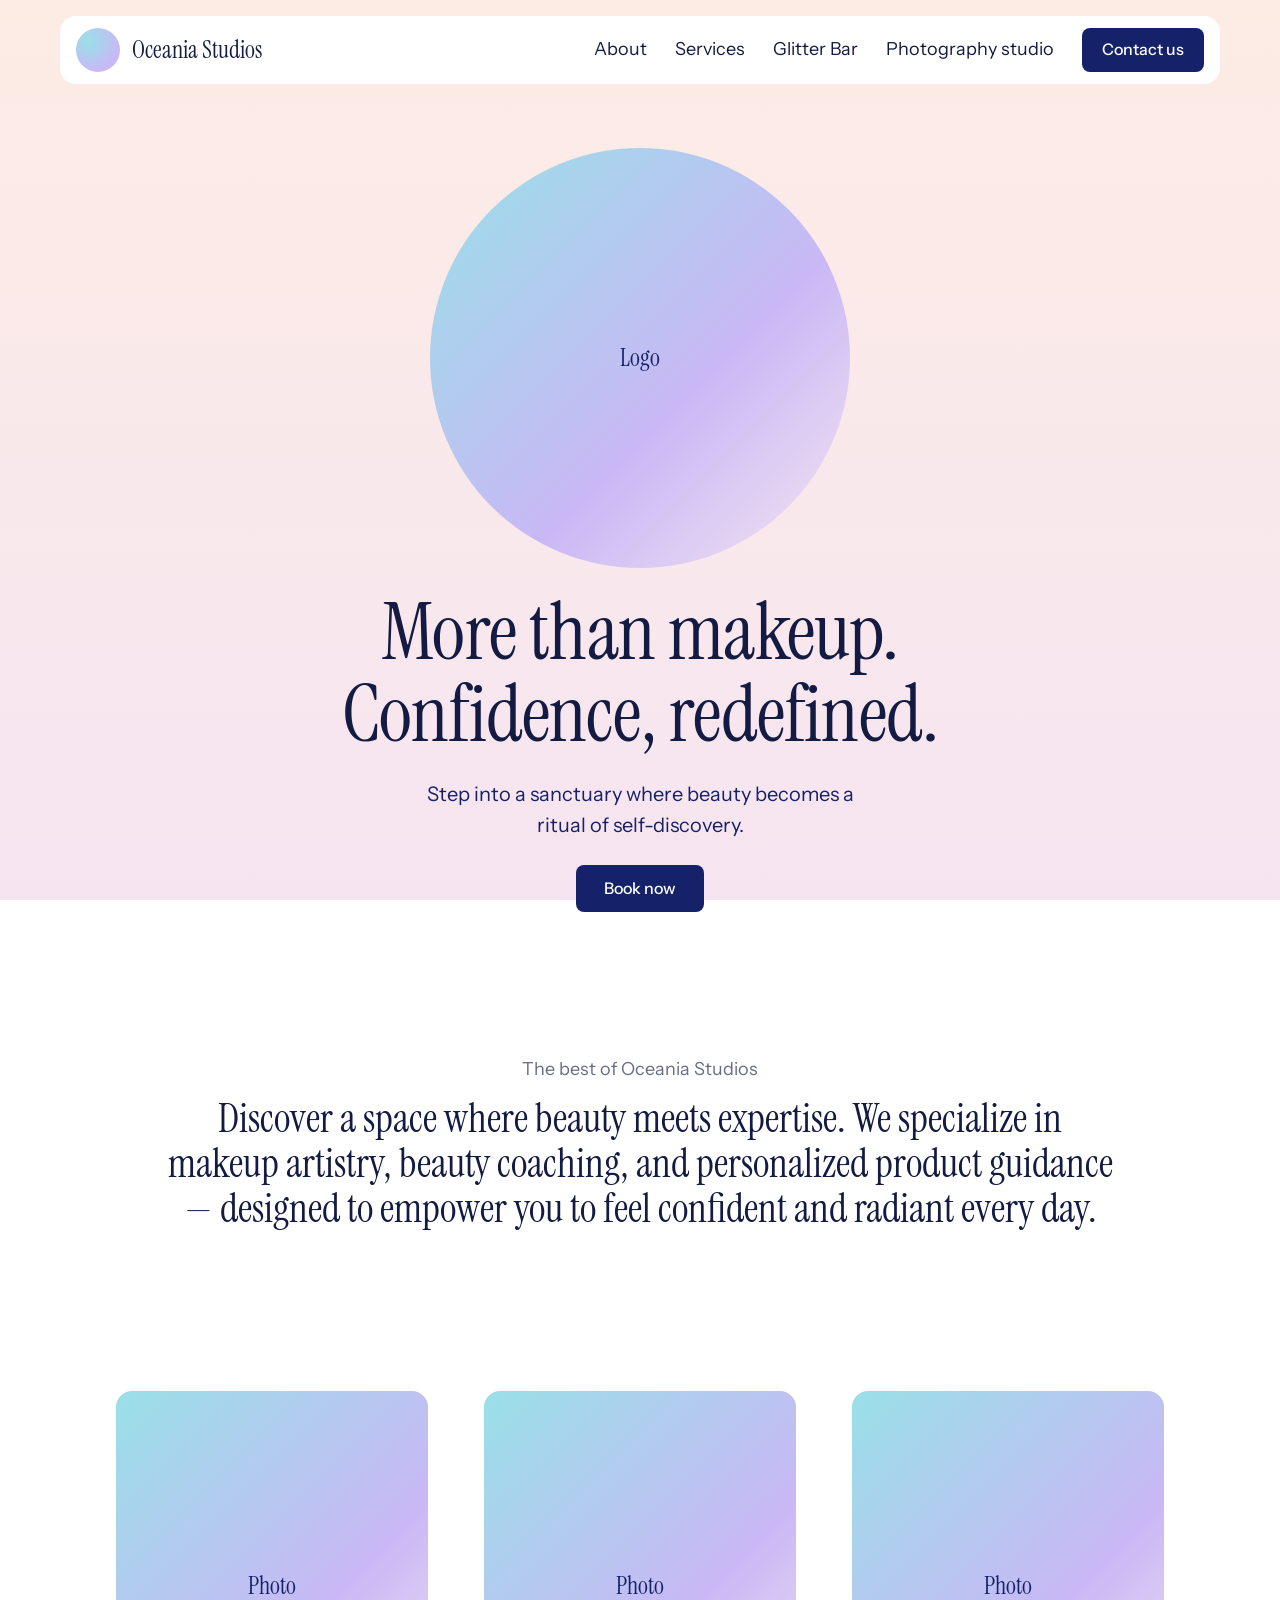
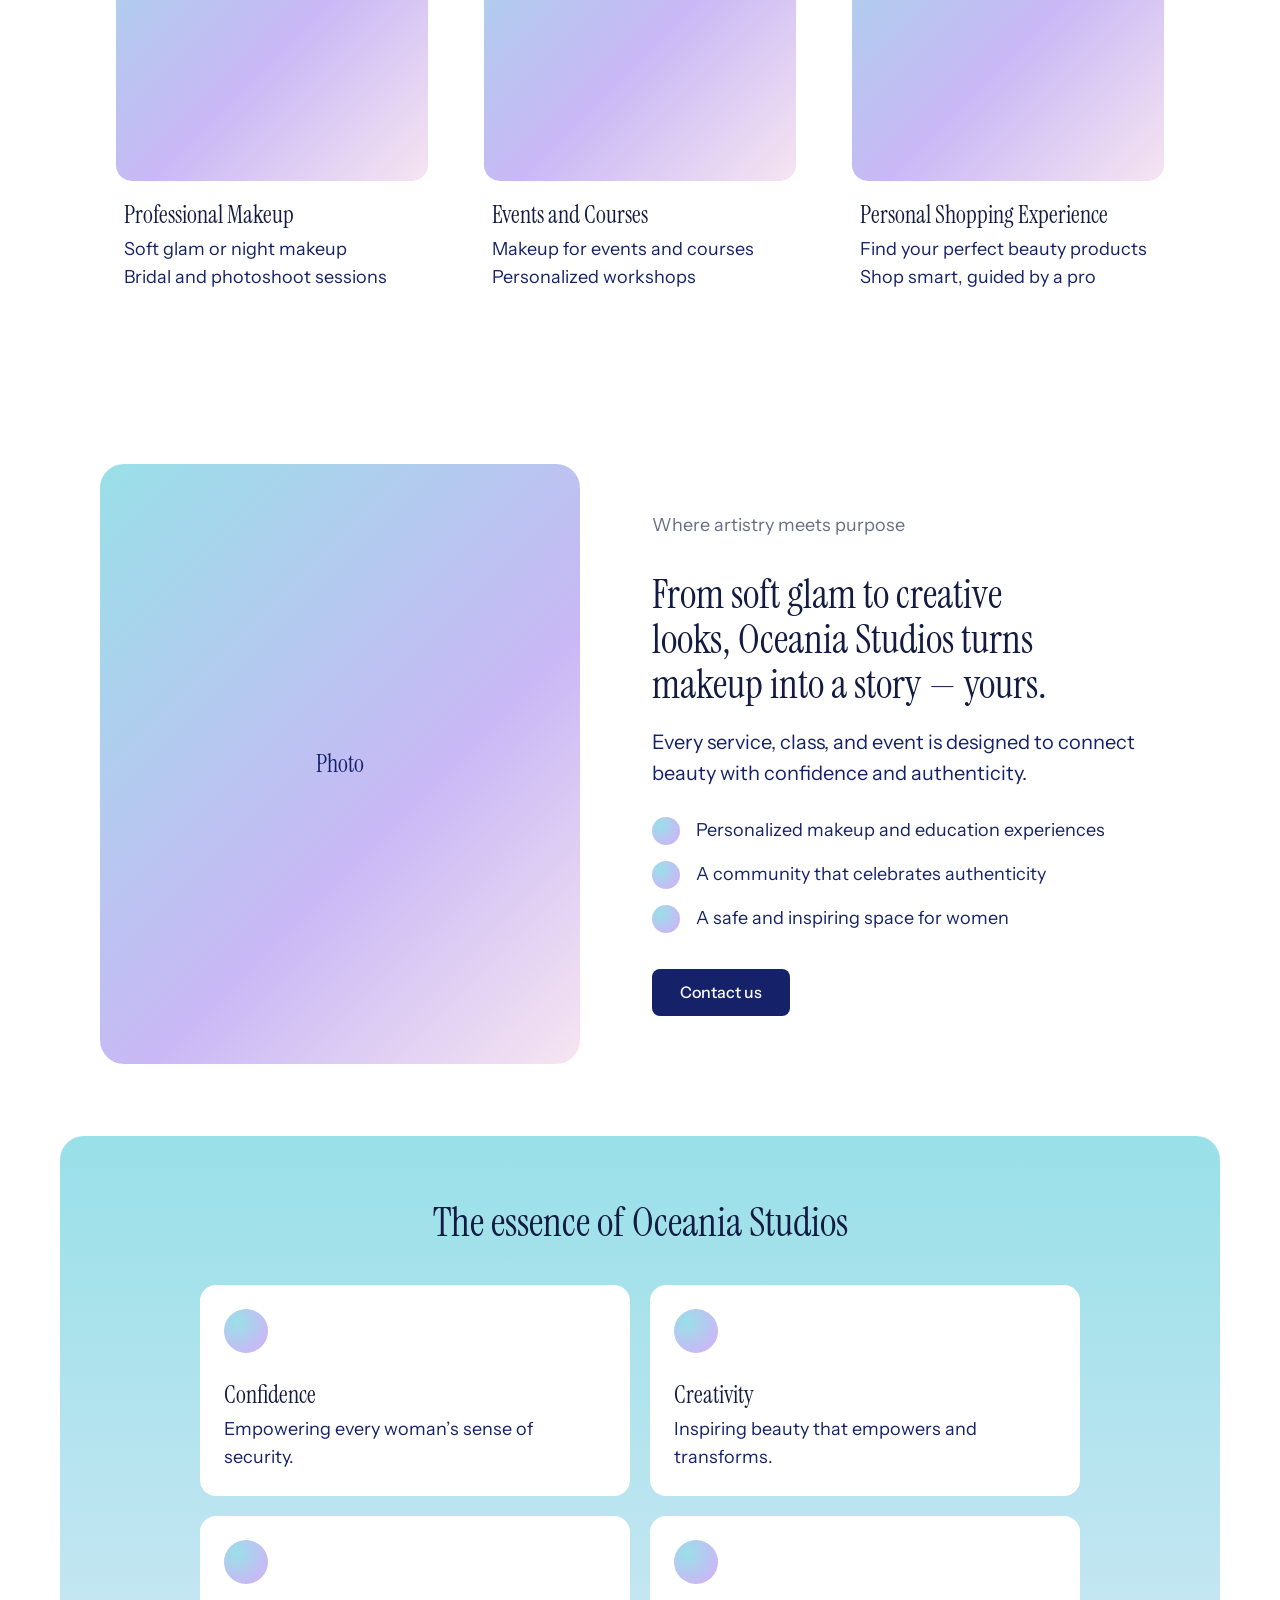
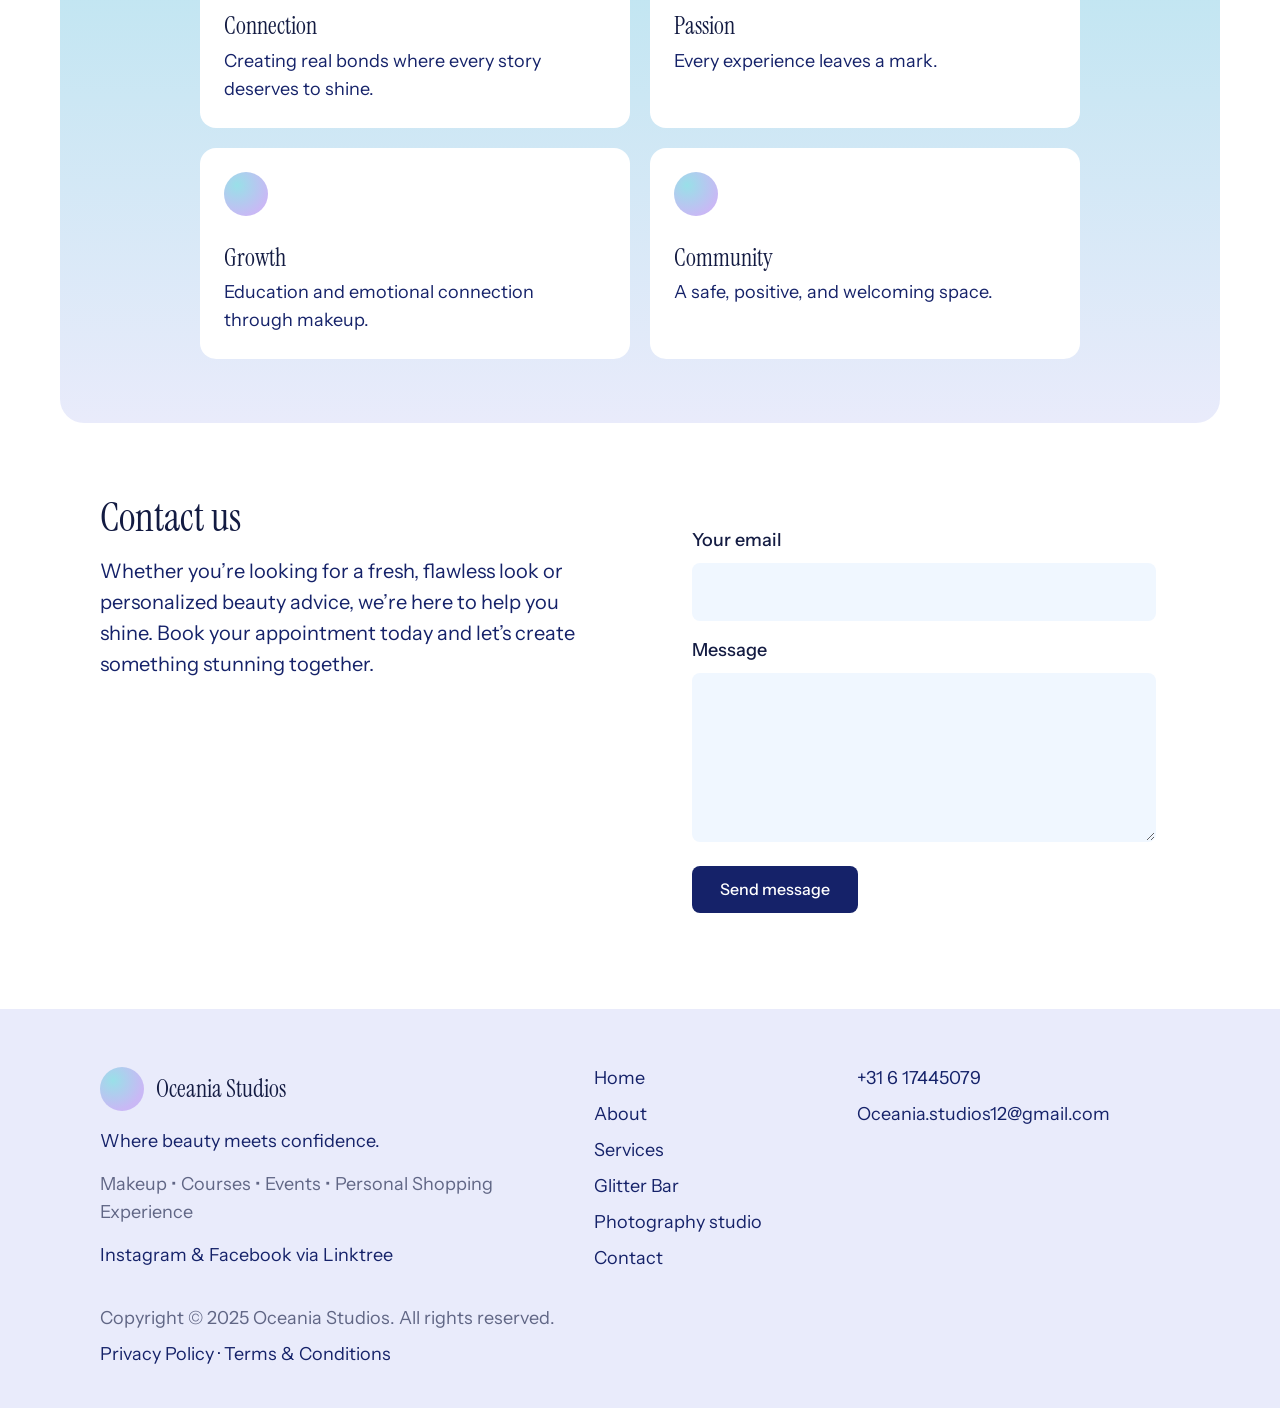
==== index.html @ 68b40352 "Oceania Studios website prototype Co-Authored-By: Claude Sonnet 5.5 <noreply@anthropic.com> Claude-S" ====
<!doctype html>
<html lang="en">
<head>
  <meta charset="utf-8">
  <meta name="viewport" content="width=device-width, initial-scale=1">
  <title>Oceanía Studios | Makeup, Beauty Coaching &amp; Events in Hilversum &amp; Amsterdam</title>
  <meta name="description" content="Oceanía Studios offers professional makeup services, beauty coaching, glitter bars for events, and personal shopping experiences. Helping you feel confident, radiant, and truly yourself.">
  <link rel="preconnect" href="https://fonts.googleapis.com">
  <link rel="preconnect" href="https://fonts.gstatic.com" crossorigin>
  <link href="https://fonts.googleapis.com/css2?family=Instrument+Sans:wght@400;500;600&family=Instrument+Serif:ital@0;1&display=swap" rel="stylesheet">
  <link rel="stylesheet" href="styles.css">
</head>
<body>

  <a class="skip" href="#main">Skip to content</a>
  <header class="site-header">
    <div class="bar">
      <a class="brand" href="index.html" aria-label="Oceania Studios, home">
        <span class="brand-mark" aria-hidden="true"></span>
        <span>Oceania Studios</span>
      </a>
      <button class="menu-toggle" type="button" aria-expanded="false" aria-controls="main-nav" aria-label="Open menu">
        <span></span><span></span><span></span>
      </button>
      <nav id="main-nav" class="main-nav" aria-label="Main">
        <ul>
          <li><a href="about.html">About</a></li><li><a href="services.html">Services</a></li><li><a href="glitter-bar.html">Glitter Bar</a></li><li><a href="photography-studio.html">Photography studio</a></li><li><a class="button button-small" href="contact.html">Contact us</a></li>
        </ul>
      </nav>
    </div>
  </header>

  <main id="main">

    <section class="hero">
      <div class="ph ph-hero" role="img" aria-label="Placeholder for the Oceania Studios logo" data-label="Logo"></div>
      <h1>More than makeup. Confidence, redefined.</h1>
      <p class="lead">Step into a sanctuary where beauty becomes a ritual of self-discovery.</p>
      <a class="button" href="https://linktr.ee/oceania.studios">Book now</a>
    </section>

    <section class="intro">
      <p class="kicker rv">The best of Oceania Studios</p>
      <h2 class="rv">Discover a space where beauty meets expertise. We specialize in makeup artistry, beauty coaching, and personalized product guidance — designed to empower you to feel confident and radiant every day.</h2>
    </section>

    <section class="services-cards" aria-label="Services">
      <article class="card rv">
        <div class="ph ph-card" role="img" aria-label="Placeholder: Photo" data-label="Photo"></div>
        <h3>Professional Makeup</h3>
        <p>Soft glam or night makeup</p>
        <p>Bridal and photoshoot sessions</p>
      </article>
      <article class="card rv" style="--i:1">
        <div class="ph ph-card" role="img" aria-label="Placeholder: Photo" data-label="Photo"></div>
        <h3>Events and Courses</h3>
        <p>Makeup for events and courses</p>
        <p>Personalized workshops</p>
      </article>
      <article class="card rv" style="--i:2">
        <div class="ph ph-card" role="img" aria-label="Placeholder: Photo" data-label="Photo"></div>
        <h3>Personal Shopping Experience</h3>
        <p>Find your perfect beauty products</p>
        <p>Shop smart, guided by a pro</p>
      </article>
    </section>

    <section class="split">
      <div class="ph ph-tall rv" role="img" aria-label="Placeholder: Photo" data-label="Photo"></div>
      <div class="split-copy">
        <p class="kicker rv">Where artistry meets purpose</p>
        <h2 class="rv">From soft glam to creative looks, Oceania Studios turns makeup into a story — yours.</h2>
        <p class="lead rv">Every service, class, and event is designed to connect beauty with confidence and authenticity.</p>
        <ul class="promises">
          <li class="rv"><span class="dot" aria-hidden="true"></span><span>Personalized makeup and education experiences</span></li>
          <li class="rv" style="--i:1"><span class="dot" aria-hidden="true"></span><span>A community that celebrates authenticity</span></li>
          <li class="rv" style="--i:2"><span class="dot" aria-hidden="true"></span><span>A safe and inspiring space for women</span></li>
        </ul>
        <a class="button rv" href="contact.html">Contact us</a>
      </div>
    </section>

    <section class="values panel">
      <h2 class="rv">The essence of Oceania Studios</h2>
      <ul class="values-grid">
        <li class="rv"><span class="dot dot-lg" aria-hidden="true"></span><h3>Confidence</h3><p>Empowering every woman’s sense of security.</p></li>
        <li class="rv" style="--i:1"><span class="dot dot-lg" aria-hidden="true"></span><h3>Creativity</h3><p>Inspiring beauty that empowers and transforms.</p></li>
        <li class="rv"><span class="dot dot-lg" aria-hidden="true"></span><h3>Connection</h3><p>Creating real bonds where every story deserves to shine.</p></li>
        <li class="rv" style="--i:1"><span class="dot dot-lg" aria-hidden="true"></span><h3>Passion</h3><p>Every experience leaves a mark.</p></li>
        <li class="rv"><span class="dot dot-lg" aria-hidden="true"></span><h3>Growth</h3><p>Education and emotional connection through makeup.</p></li>
        <li class="rv" style="--i:1"><span class="dot dot-lg" aria-hidden="true"></span><h3>Community</h3><p>A safe, positive, and welcoming space.</p></li>
      </ul>
    </section>

    <section class="contact" id="contact">
      <div class="contact-copy">
        <h2 class="rv">Contact us</h2>
        <p class="lead rv">Whether you’re looking for a fresh, flawless look or personalized beauty advice, we’re here to help you shine. Book your appointment today and let’s create something stunning together.</p>
      </div>
      <!-- TODO before launch: replace the action with a real form endpoint (Formspree, Web3Forms...). -->
      <form class="contact-form rv" action="https://formspree.io/f/REPLACE_ME" method="post">
        <label for="email">Your email</label>
        <input id="email" name="email" type="email" autocomplete="email" required>
        <label for="message">Message</label>
        <textarea id="message" name="message" rows="5" required></textarea>
        <button class="button" type="submit">Send message</button>
      </form>
    </section>
  </main>

  <footer class="site-footer">
    <div class="footer-brand">
      <a class="brand" href="index.html">
        <span class="brand-mark" aria-hidden="true"></span>
        <span>Oceania Studios</span>
      </a>
      <p>Where beauty meets confidence.</p>
      <p class="muted">Makeup • Courses • Events • Personal Shopping Experience</p>
      <!-- TODO: replace with her real Instagram and Facebook profile URLs -->
      <p class="social"><a href="https://linktr.ee/oceania.studios">Instagram &amp; Facebook via Linktree</a></p>
    </div>
    <nav class="footer-nav" aria-label="Footer">
      <ul>
        <li><a href="index.html">Home</a></li>
        <li><a href="about.html">About</a></li>
        <li><a href="services.html">Services</a></li>
        <li><a href="glitter-bar.html">Glitter Bar</a></li>
        <li><a href="photography-studio.html">Photography studio</a></li>
        <li><a href="contact.html">Contact</a></li>
      </ul>
    </nav>
    <div class="footer-contact">
      <p><a href="tel:+31617445079">+31 6 17445079</a></p>
      <p><a href="mailto:Oceania.studios12@gmail.com">Oceania.studios12@gmail.com</a></p>
    </div>
    <div class="footer-legal">
      <p class="muted">Copyright © 2025 Oceania Studios. All rights reserved.</p>
      <p><a href="privacy-policy.html">Privacy Policy</a> · <a href="terms-conditions.html">Terms &amp; Conditions</a></p>
    </div>
  </footer>

  <script src="script.js"></script>
</body>
</html>
---- styles.css ----
/* Oceania Studios — home page
   Palette and type taken from the current site:
   Instrument Serif for headings, Instrument Sans for text, navy ink on a soft peach-to-pink wash. */

:root {
  --ink: #131b42;
  --navy: #152269;
  --navy-soft: rgba(19, 27, 66, 0.64);
  --lavender: #e9ebfb;
  --peach: #fdece4;
  --pink: #f6e5f1;
  --white: #ffffff;
  --turquoise: #4bb1bd;
  --aqua: #99e0e8;
  --periwinkle: #6877e3;

  --serif: "Instrument Serif", Georgia, "Times New Roman", serif;
  --sans: "Instrument Sans", system-ui, -apple-system, "Segoe UI", Roboto, sans-serif;

  --gutter: 24px;
  --max: 1160px;
  --radius: 8px;
  --radius-lg: 24px;
}

*,
*::before,
*::after { box-sizing: border-box; }

html { scroll-behavior: smooth; -webkit-text-size-adjust: 100%; }

body {
  margin: 0;
  font-family: var(--sans);
  font-size: 1.125rem;
  line-height: 1.55;
  color: var(--navy);
  background: linear-gradient(180deg, var(--peach) 0%, var(--pink) 100%) fixed;
  min-height: 100vh;
}

img { display: block; max-width: 100%; height: auto; }

h1, h2, h3 {
  font-family: var(--serif);
  font-weight: 400;
  color: var(--ink);
  margin: 0;
  text-wrap: balance;
}

h1 { font-size: clamp(2.5rem, 7vw, 5rem); line-height: 1.02; letter-spacing: -0.01em; }
h2 { font-size: clamp(1.75rem, 4vw, 2.5rem); line-height: 1.12; }
h3 { font-size: 1.5rem; line-height: 1.15; }

p { margin: 0; }

a { color: inherit; }

:focus-visible {
  outline: 3px solid var(--periwinkle);
  outline-offset: 3px;
  border-radius: 4px;
}

.lead { font-size: 1.25rem; max-width: 52ch; }
.kicker { color: var(--navy-soft); margin-bottom: 12px; }
.muted { color: var(--navy-soft); }

/* Buttons */
.button {
  display: inline-block;
  padding: 14px 28px;
  border: 0;
  border-radius: var(--radius);
  background: var(--navy);
  color: var(--white);
  font: 500 1rem/1 var(--sans);
  text-decoration: none;
  cursor: pointer;
  transition: background-color 0.2s ease;
}
.button:hover { background: var(--ink); }
.button-small { padding: 12px 20px; }

/* Header */
.site-header {
  position: sticky;
  top: 0;
  z-index: 10;
  padding: 16px var(--gutter) 0;
}

.bar {
  position: relative;
  max-width: var(--max);
  margin: 0 auto;
  display: flex;
  align-items: center;
  justify-content: space-between;
  gap: 16px;
  padding: 12px 16px;
  background: var(--white);
  border-radius: 16px;
}

.brand {
  display: inline-flex;
  align-items: center;
  gap: 12px;
  text-decoration: none;
  font-family: var(--serif);
  font-size: 1.5rem;
  color: var(--ink);
}
.brand-mark {
  width: 44px;
  height: 44px;
  flex: none;
  border-radius: 50%;
  background: radial-gradient(circle at 30% 30%, var(--aqua), #c9b8f5 70%);
}

/* Placeholders (swap for real photos before launch) */
.ph {
  display: grid;
  place-items: center;
  width: 100%;
  border-radius: 16px;
  background: linear-gradient(135deg, var(--aqua) 0%, #c9b8f5 60%, #f6e5f1 100%);
  color: var(--navy);
  font-family: var(--serif);
  font-size: 1.5rem;
}
.ph::after { content: attr(data-label); }
.ph-hero { width: min(100%, 420px); aspect-ratio: 1; border-radius: 50%; }
.ph-card { aspect-ratio: 4 / 5; margin-bottom: 20px; }
.ph-tall { aspect-ratio: 4 / 5; border-radius: var(--radius-lg); }

.dot {
  display: block;
  width: 28px;
  height: 28px;
  flex: none;
  border-radius: 50%;
  background: radial-gradient(circle at 30% 30%, var(--aqua), #c9b8f5 75%);
}
.dot-lg { width: 44px; height: 44px; }

.menu-toggle {
  display: grid;
  place-content: center;
  gap: 7px;
  width: 72px;
  height: 72px;
  padding: 0;
  background: transparent;
  border: 1px solid var(--navy);
  border-radius: var(--radius);
  cursor: pointer;
}
.menu-toggle span {
  display: block;
  width: 40px;
  height: 2px;
  background: var(--navy);
  transition: transform 0.2s ease, opacity 0.2s ease;
}
.menu-toggle[aria-expanded="true"] span:nth-child(1) { transform: translateY(9px) rotate(45deg); }
.menu-toggle[aria-expanded="true"] span:nth-child(2) { opacity: 0; }
.menu-toggle[aria-expanded="true"] span:nth-child(3) { transform: translateY(-9px) rotate(-45deg); }

.main-nav {
  display: none;
  position: absolute;
  top: calc(100% + 8px);
  left: 0;
  right: 0;
  padding: 16px;
  background: var(--white);
  border-radius: 16px;
  box-shadow: 0 12px 32px rgba(19, 27, 66, 0.12);
}
.main-nav.is-open { display: block; }
.main-nav ul { list-style: none; margin: 0; padding: 0; display: grid; gap: 4px; }
.main-nav a:not(.button) {
  display: block;
  padding: 12px 8px;
  text-decoration: none;
  color: var(--ink);
}
.main-nav a:not(.button):hover { text-decoration: underline; text-underline-offset: 4px; }
.main-nav .button { margin-top: 8px; text-align: center; width: 100%; }

/* Sections share the same container */
main > section {
  max-width: var(--max);
  margin: 0 auto;
  padding: 72px var(--gutter);
}

/* Hero */
.hero {
  display: grid;
  justify-items: center;
  text-align: center;
  gap: 24px;
  padding-top: 40px;
}
.hero .lead { max-width: 36ch; }

/* Intro */
.intro { text-align: center; }
.intro h2 { max-width: 30em; margin: 0 auto; }

/* Services */
.services-cards {
  display: grid;
  gap: 24px;
}
.card {
  background: var(--white);
  border-radius: var(--radius-lg);
  padding: 16px 16px 28px;
}
.card h3 { margin-bottom: 8px; padding: 0 8px; }
.card p { padding: 0 8px; color: var(--navy); }

/* Purpose */
.split {
  display: grid;
  gap: 40px;
  align-items: center;
}
.split-copy { display: grid; gap: 20px; justify-items: start; }
.promises { list-style: none; margin: 8px 0; padding: 0; display: grid; gap: 16px; }
.promises li { display: flex; align-items: center; gap: 16px; }

/* Values: same look as the current site, cards rise in as they enter the screen */
main > .panel {
  background: linear-gradient(180deg, var(--aqua) 0%, var(--lavender) 100%);
  border-radius: var(--radius-lg);
  padding-top: 64px;
  padding-bottom: 64px;
}
.values h2 { text-align: center; margin-bottom: 40px; }
.values-grid {
  list-style: none;
  margin: 0 auto;
  padding: 0;
  max-width: 880px;
  display: grid;
  grid-template-columns: minmax(0, 1fr);
  gap: 20px;
}
.values-grid li {
  display: grid;
  gap: 8px;
  align-content: start;
  padding: 24px;
  background: var(--white);
  border-radius: 16px;
}
.values-grid li .dot { margin-bottom: 20px; }

/* Motion: rise-and-fade on scroll, photos grow in, button label rolls on hover */
.rv {
  opacity: 0;
  transform: translateY(30px);
  transition: opacity 0.6s ease, transform 0.6s ease;
  transition-delay: calc(var(--i, 0) * 100ms);
}
.rv.ph { transform: scale(0.9); }
.rv.ph.is-in { transform: none; }
.rv.is-in { opacity: 1; transform: none; }

.roll {
  display: inline-block;
  height: 1.2em;
  line-height: 1.2;
  overflow: hidden;
  vertical-align: bottom;
}
.roll > span { display: block; transition: transform 0.3s ease; }
.button:hover .roll > span,
.button:focus-visible .roll > span { transform: translateY(-100%); }

/* Contact */
.contact {
  display: grid;
  gap: 32px;
}
.contact-copy { display: grid; gap: 16px; align-content: start; }
.contact-form {
  display: grid;
  gap: 8px;
  padding: 24px;
  background: var(--white);
  border-radius: var(--radius-lg);
}
.contact-form label { font-weight: 500; color: var(--ink); margin-top: 8px; }
.contact-form input,
.contact-form textarea {
  width: 100%;
  padding: 14px 16px;
  font: inherit;
  color: var(--ink);
  background: #f0f7ff;
  border: 1px solid transparent;
  border-radius: var(--radius);
}
.contact-form input:focus,
.contact-form textarea:focus { border-color: var(--periwinkle); outline: none; box-shadow: 0 0 0 3px rgba(104, 119, 227, 0.25); }
.contact-form textarea { resize: vertical; }
.contact-form .button { margin-top: 16px; justify-self: start; }

/* Footer */
.site-footer {
  background: var(--lavender);
  padding: 56px max(var(--gutter), calc((100% - var(--max)) / 2 + var(--gutter))) 40px;
  display: grid;
  gap: 32px;
}
.site-footer p + p { margin-top: 8px; }
.site-footer ul { list-style: none; margin: 0; padding: 0; display: grid; gap: 8px; }
.site-footer a { text-decoration: none; }
.site-footer a:hover { text-decoration: underline; text-underline-offset: 4px; }
.footer-brand { display: grid; gap: 4px; }
.footer-brand .brand { margin-bottom: 12px; }

/* Tablet and up */
@media (min-width: 760px) {
  :root { --gutter: 40px; }

  .services-cards { grid-template-columns: repeat(3, 1fr); }
  .services-cards.two { grid-template-columns: repeat(2, 1fr); }
  .values-grid { grid-template-columns: repeat(2, minmax(0, 1fr)); }
  .contact { grid-template-columns: 1fr 1fr; gap: 56px; }

  .site-footer {
    grid-template-columns: 2fr 1fr 1.4fr;
  }
  .footer-legal { grid-column: 1 / -1; }
}

/* Desktop: inline navigation */
@media (min-width: 980px) {
  .menu-toggle { display: none; }

  .main-nav {
    display: block;
    position: static;
    padding: 0;
    background: transparent;
    box-shadow: none;
  }
  .main-nav ul { display: flex; align-items: center; gap: 28px; }
  .main-nav a:not(.button) { padding: 8px 0; }
  .main-nav .button { margin: 0; width: auto; }

  .split { grid-template-columns: 1fr 1.1fr; gap: 72px; }
  .hero { padding-top: 64px; }
}

@media (prefers-reduced-motion: reduce) {
  html { scroll-behavior: auto; }
  * { transition: none !important; }
}

/* ---------- Multi-page additions ---------- */
.skip { position: absolute; left: -999px; top: 8px; background: var(--navy); color: #fff; padding: 10px 16px; border-radius: 8px; z-index: 20; }
.skip:focus { left: 8px; }
.main-nav a[aria-current="page"]:not(.button) { text-decoration: underline; text-underline-offset: 6px; }

.hero > * { animation: rise .7s ease both; }
.hero > :nth-child(2) { animation-delay: .1s; }
.hero > :nth-child(3) { animation-delay: .2s; }
.hero > :nth-child(4) { animation-delay: .3s; }
@keyframes rise { from { opacity: 0; transform: translateY(24px); } to { opacity: 1; transform: none; } }

.page-hero { text-align: center; display: grid; justify-items: center; gap: 20px; padding-top: 56px; padding-bottom: 24px; }
.page-hero .kicker { margin: 0; }
.page-hero .lead { max-width: 46ch; }

.ph-avatar { width: 48px; border-radius: 50%; aspect-ratio: 1; font-size: 0; flex: none; }
.ph-avatar::after { content: ""; }
.ph-video { aspect-ratio: 16 / 9; border-radius: var(--radius-lg); }
.ph-map { aspect-ratio: 4 / 3; border-radius: var(--radius-lg); }

.split-copy .button { margin-top: 8px; }
.service-row h2 { max-width: 14em; }

.panel h2 { text-align: center; margin-bottom: 40px; }
.included { list-style: none; margin: 0 auto; padding: 0; max-width: 880px; display: grid; gap: 14px; }
.included li { display: flex; align-items: center; gap: 16px; background: var(--white); padding: 16px 20px; border-radius: 16px; }

.journey h2 { max-width: 20em; margin-bottom: 40px; }
.journey .kicker { margin-bottom: 12px; }
.timeline { list-style: none; margin: 0; padding: 0; display: grid; gap: 24px; }
.timeline li { background: var(--white); border-radius: var(--radius-lg); padding: 16px 16px 28px; }
.timeline h3 { margin-bottom: 8px; padding: 0 8px; }
.timeline p { padding: 0 8px; }
.timeline .ph { aspect-ratio: 4 / 3; margin-bottom: 20px; }

.gallery h2, .testimonials h2, .faq h2 { text-align: center; margin-bottom: 40px; }
.gallery-grid { list-style: none; margin: 0; padding: 0; display: grid; grid-template-columns: repeat(2, 1fr); gap: 12px; }
.gallery-grid .ph { border-radius: 16px; }

.quote-grid { display: grid; gap: 20px; }
.quote { margin: 0; background: var(--white); border-radius: var(--radius-lg); padding: 28px; display: grid; gap: 20px; align-content: space-between; }
.quote blockquote { margin: 0; font-family: var(--serif); font-size: 1.5rem; line-height: 1.25; color: var(--ink); }
.quote figcaption { display: flex; align-items: center; gap: 12px; color: var(--navy-soft); }

.stats { display: grid; grid-template-columns: repeat(2, 1fr); gap: 20px; text-align: center; }
.stat strong { display: block; font-family: var(--serif); font-weight: 400; font-size: clamp(2.5rem, 7vw, 4rem); color: var(--ink); line-height: 1; }
.stat span { color: var(--navy-soft); }

.cta { text-align: center; display: grid; justify-items: center; gap: 20px; }
.cta .lead { max-width: 40ch; }

.faq { max-width: 820px !important; }
.faq details { background: var(--white); border-radius: 16px; padding: 4px 20px; margin-bottom: 12px; }
.faq summary { cursor: pointer; padding: 16px 0; font-weight: 500; color: var(--ink); }
.faq details p { padding-bottom: 16px; }

.contact-form h2 { font-size: 1.75rem; }
.small { font-size: .95rem; margin-top: 8px; }

.legal { max-width: 760px !important; }
.legal h1 { font-size: clamp(2.25rem, 6vw, 3.5rem); margin-bottom: 16px; }
.legal h2 { font-size: 1.5rem; margin: 32px 0 8px; }
.legal p + p { margin-top: 12px; }

@media (min-width: 760px) {
  .gallery-grid { grid-template-columns: repeat(3, 1fr); gap: 16px; }
  .quote-grid { grid-template-columns: repeat(3, 1fr); }
  .stats { grid-template-columns: repeat(4, 1fr); }
  .included { grid-template-columns: repeat(2, 1fr); }
  .timeline { grid-template-columns: repeat(3, 1fr); }
}
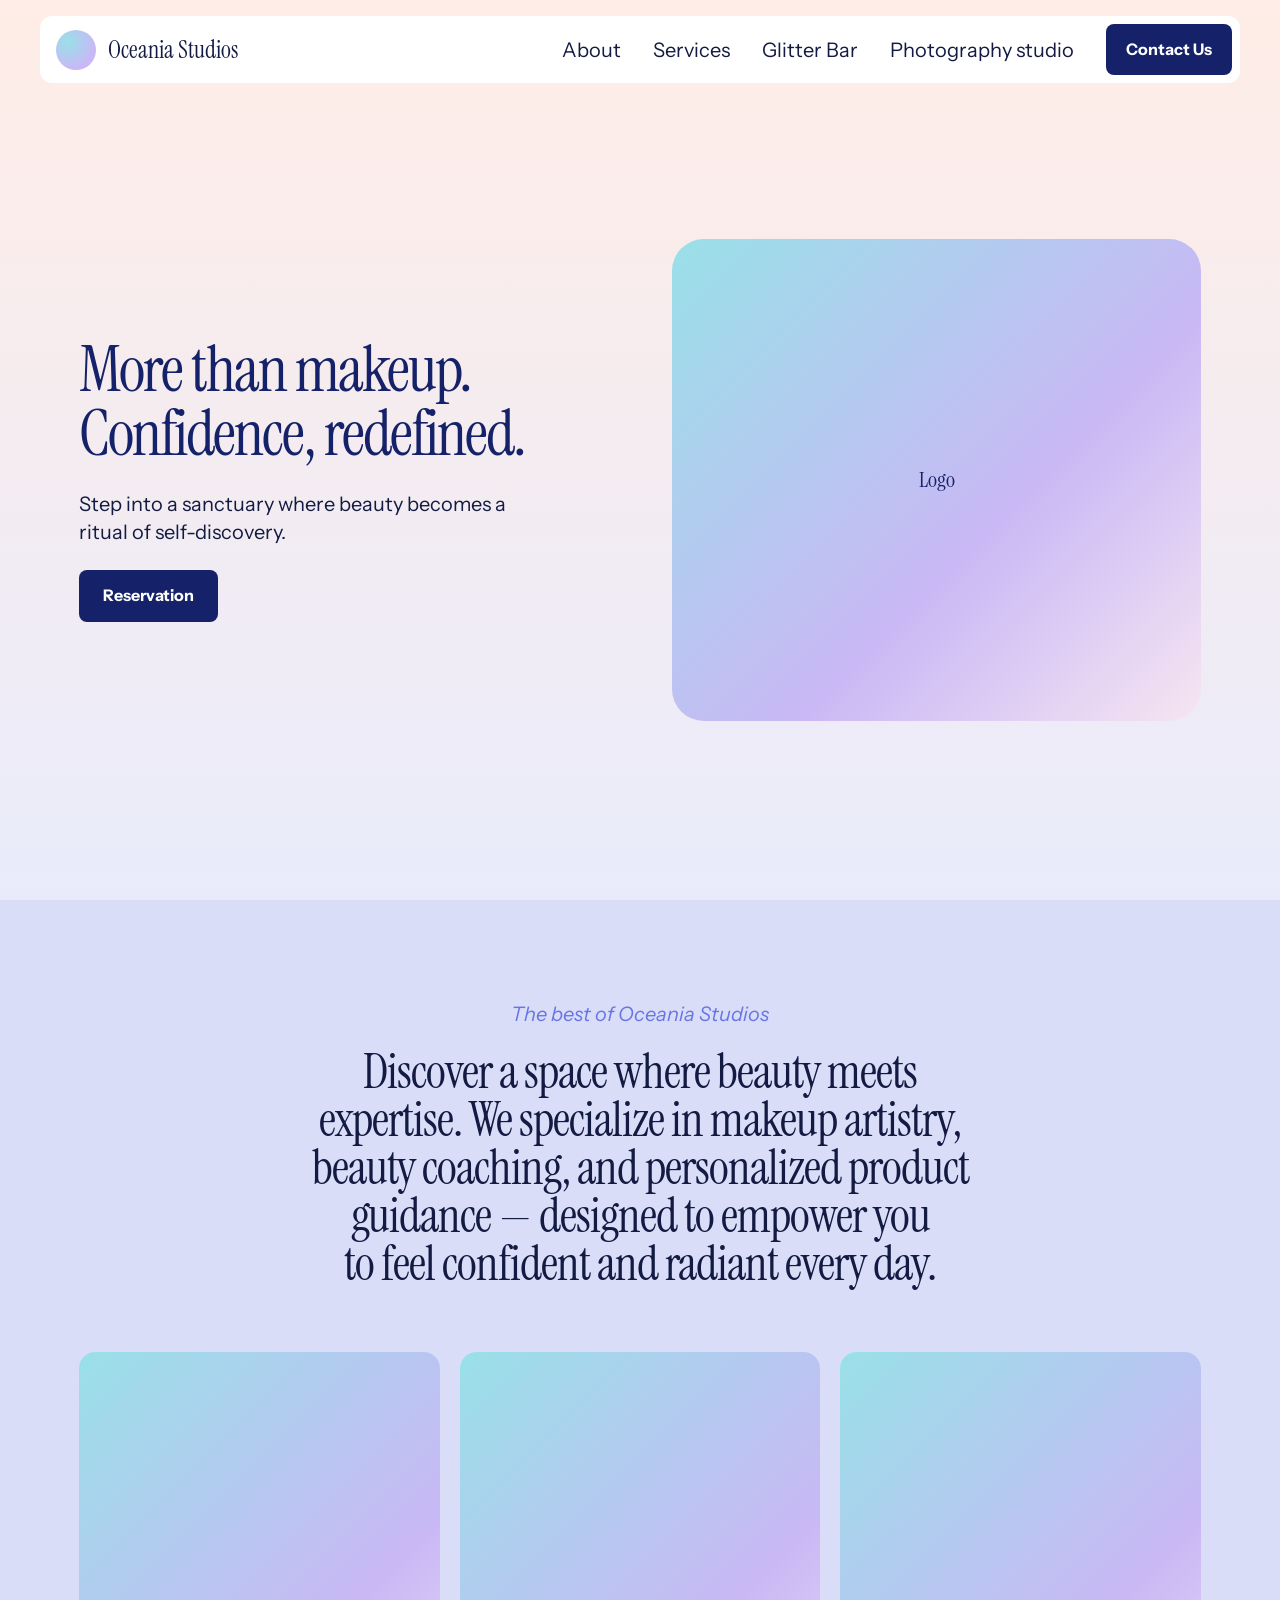
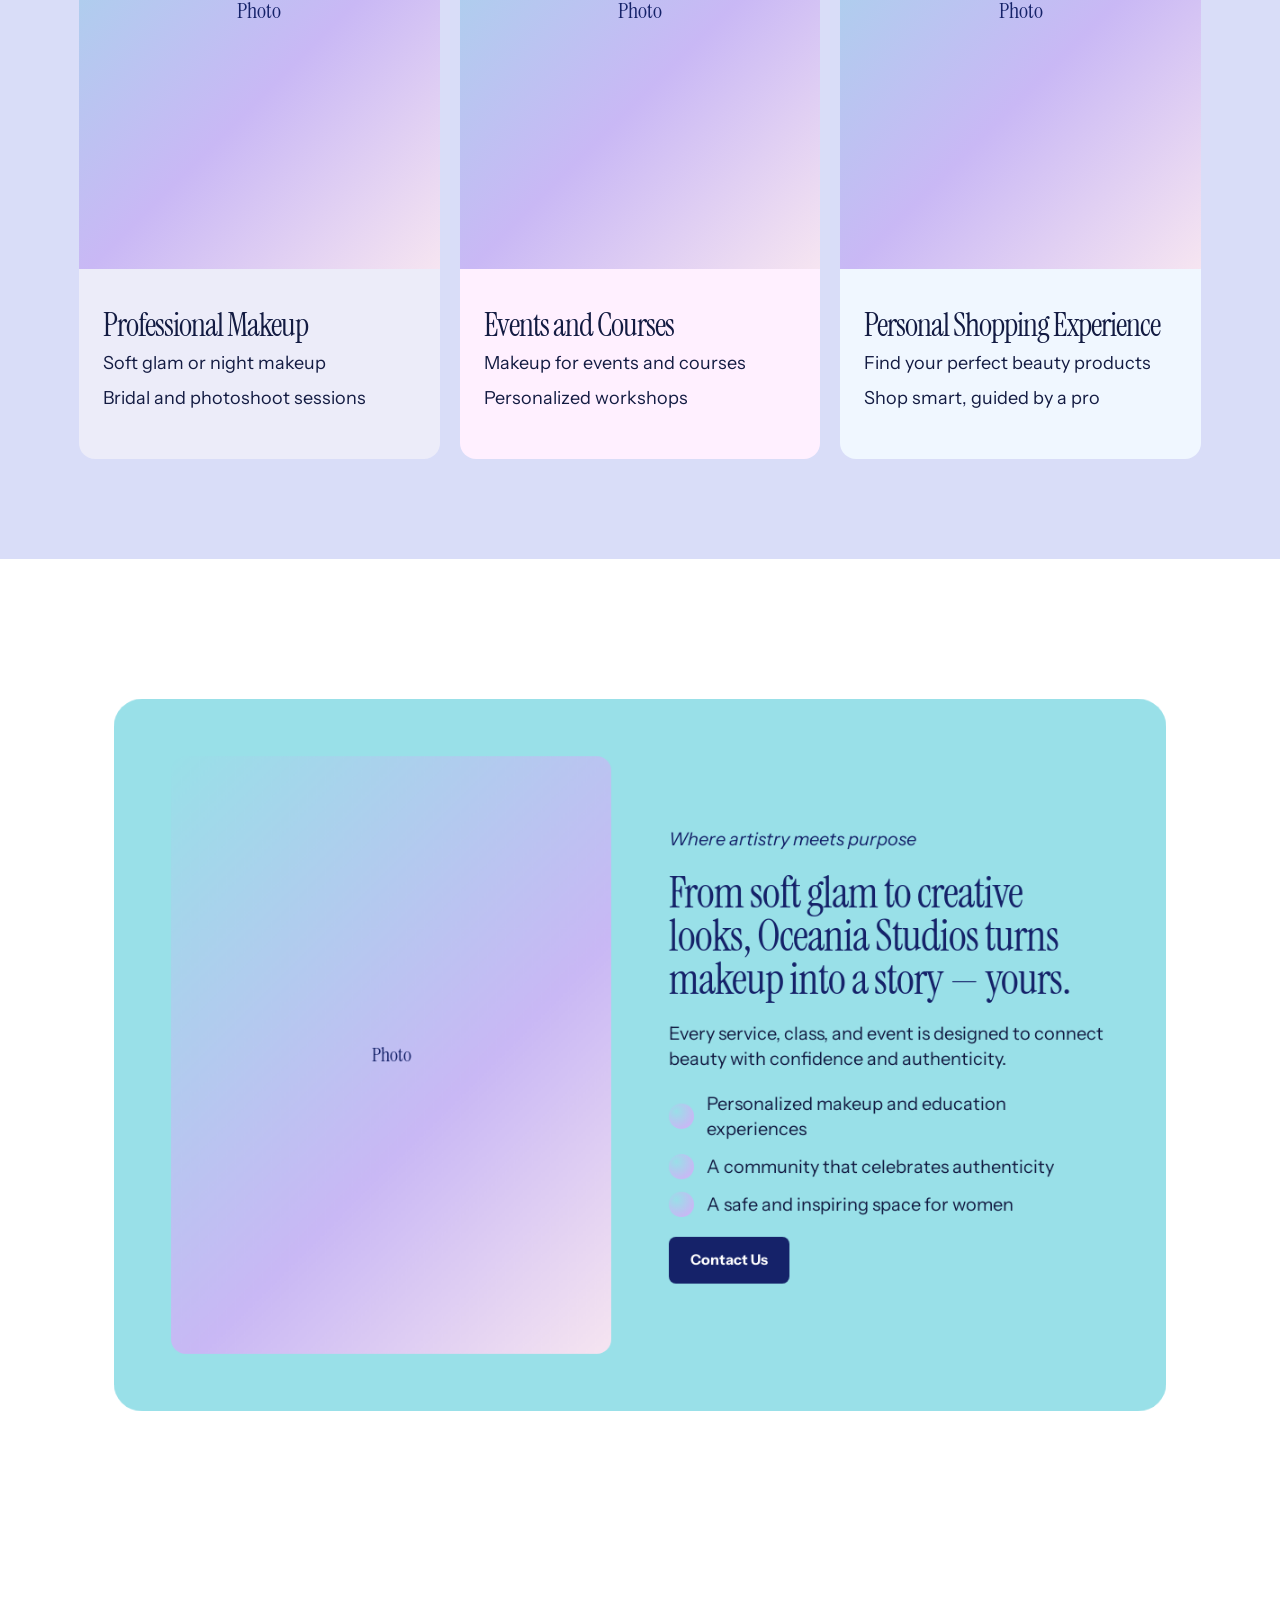
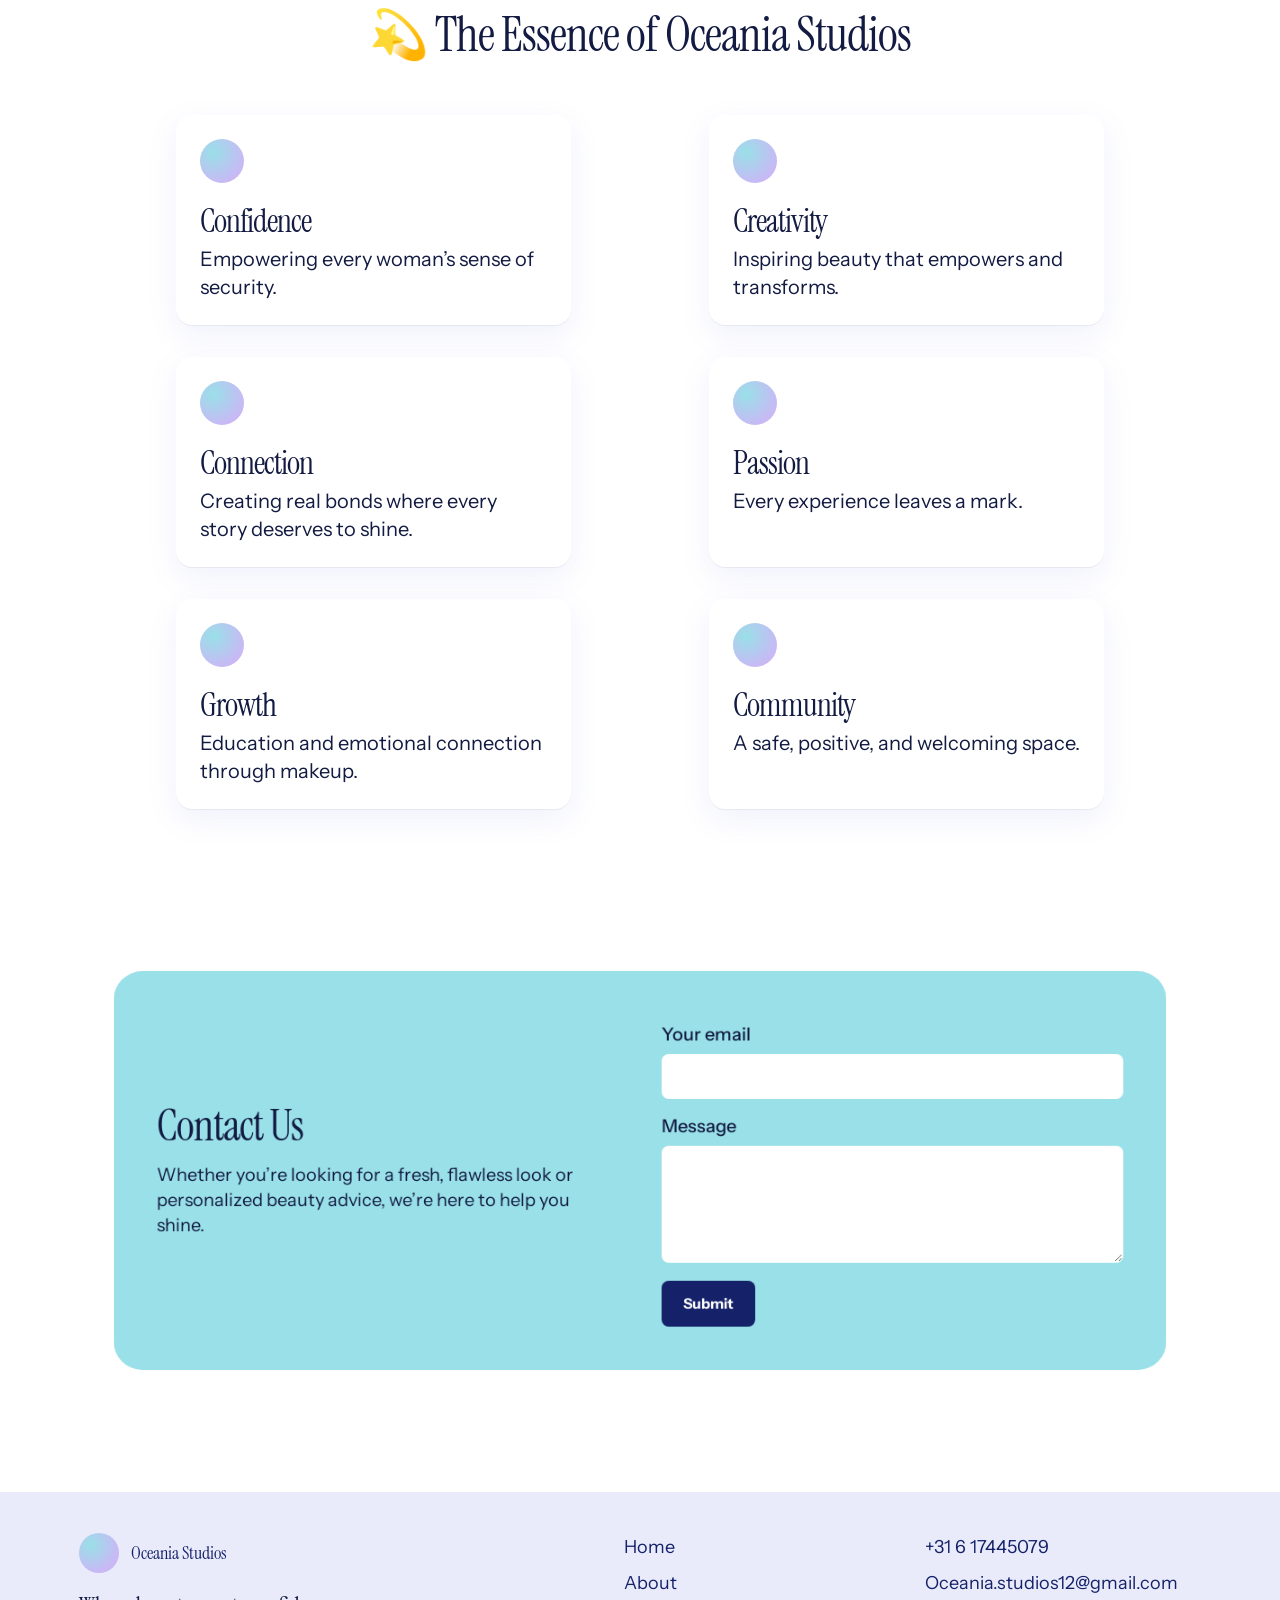
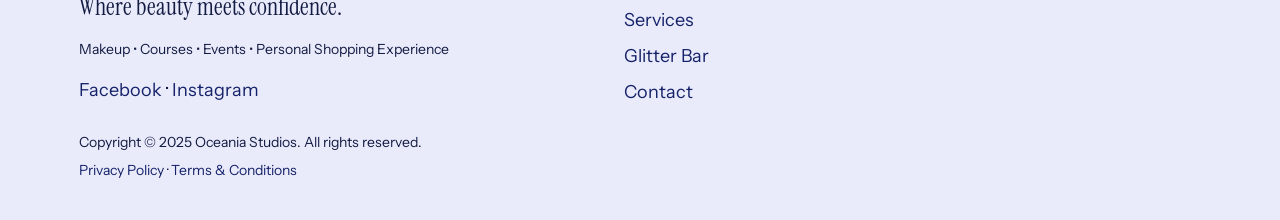
==== commit 7bda34b5: "Rebuild site from the measured layout of the live Framer site Co-Authored-By: Claude Sonnet 5.5 <nor" ====
--- a/index.html
+++ b/index.html
@@ -7,7 +7,7 @@
   <meta name="description" content="Oceanía Studios offers professional makeup services, beauty coaching, glitter bars for events, and personal shopping experiences. Helping you feel confident, radiant, and truly yourself.">
   <link rel="preconnect" href="https://fonts.googleapis.com">
   <link rel="preconnect" href="https://fonts.gstatic.com" crossorigin>
-  <link href="https://fonts.googleapis.com/css2?family=Instrument+Sans:wght@400;500;600&family=Instrument+Serif:ital@0;1&display=swap" rel="stylesheet">
+  <link href="https://fonts.googleapis.com/css2?family=Cormorant+Garamond:wght@400;500&family=Instrument+Sans:wght@400;500;600;700&family=Instrument+Serif:ital@0;1&display=swap" rel="stylesheet">
   <link rel="stylesheet" href="styles.css">
 </head>
 <body>
@@ -16,129 +16,107 @@
   <header class="site-header">
     <div class="bar">
       <a class="brand" href="index.html" aria-label="Oceania Studios, home">
-        <span class="brand-mark" aria-hidden="true"></span>
-        <span>Oceania Studios</span>
+        <span class="brand-mark" aria-hidden="true"></span><span>Oceania Studios</span>
       </a>
-      <button class="menu-toggle" type="button" aria-expanded="false" aria-controls="main-nav" aria-label="Open menu">
-        <span></span><span></span><span></span>
-      </button>
-      <nav id="main-nav" class="main-nav" aria-label="Main">
-        <ul>
-          <li><a href="about.html">About</a></li><li><a href="services.html">Services</a></li><li><a href="glitter-bar.html">Glitter Bar</a></li><li><a href="photography-studio.html">Photography studio</a></li><li><a class="button button-small" href="contact.html">Contact us</a></li>
-        </ul>
-      </nav>
+      <button class="menu-toggle" type="button" aria-expanded="false" aria-controls="main-nav" aria-label="Open menu"><span></span><span></span></button>
+      <nav id="main-nav" class="main-nav" aria-label="Main"><ul><li><a href="about.html">About</a></li><li><a href="services.html">Services</a></li><li><a href="glitter-bar.html">Glitter Bar</a></li><li><a href="photography-studio.html">Photography studio</a></li><li><a class="button button-nav" href="contact.html">Contact Us</a></li></ul></nav>
     </div>
   </header>
-
   <main id="main">
 
-    <section class="hero">
-      <div class="ph ph-hero" role="img" aria-label="Placeholder for the Oceania Studios logo" data-label="Logo"></div>
-      <h1>More than makeup. Confidence, redefined.</h1>
-      <p class="lead">Step into a sanctuary where beauty becomes a ritual of self-discovery.</p>
-      <a class="button" href="https://linktr.ee/oceania.studios">Book now</a>
-    </section>
-
-    <section class="intro">
-      <p class="kicker rv">The best of Oceania Studios</p>
-      <h2 class="rv">Discover a space where beauty meets expertise. We specialize in makeup artistry, beauty coaching, and personalized product guidance — designed to empower you to feel confident and radiant every day.</h2>
-    </section>
-
-    <section class="services-cards" aria-label="Services">
-      <article class="card rv">
-        <div class="ph ph-card" role="img" aria-label="Placeholder: Photo" data-label="Photo"></div>
-        <h3>Professional Makeup</h3>
-        <p>Soft glam or night makeup</p>
-        <p>Bridal and photoshoot sessions</p>
-      </article>
-      <article class="card rv" style="--i:1">
-        <div class="ph ph-card" role="img" aria-label="Placeholder: Photo" data-label="Photo"></div>
-        <h3>Events and Courses</h3>
-        <p>Makeup for events and courses</p>
-        <p>Personalized workshops</p>
-      </article>
-      <article class="card rv" style="--i:2">
-        <div class="ph ph-card" role="img" aria-label="Placeholder: Photo" data-label="Photo"></div>
-        <h3>Personal Shopping Experience</h3>
-        <p>Find your perfect beauty products</p>
-        <p>Shop smart, guided by a pro</p>
-      </article>
-    </section>
-
-    <section class="split">
-      <div class="ph ph-tall rv" role="img" aria-label="Placeholder: Photo" data-label="Photo"></div>
-      <div class="split-copy">
-        <p class="kicker rv">Where artistry meets purpose</p>
-        <h2 class="rv">From soft glam to creative looks, Oceania Studios turns makeup into a story — yours.</h2>
-        <p class="lead rv">Every service, class, and event is designed to connect beauty with confidence and authenticity.</p>
-        <ul class="promises">
-          <li class="rv"><span class="dot" aria-hidden="true"></span><span>Personalized makeup and education experiences</span></li>
-          <li class="rv" style="--i:1"><span class="dot" aria-hidden="true"></span><span>A community that celebrates authenticity</span></li>
-          <li class="rv" style="--i:2"><span class="dot" aria-hidden="true"></span><span>A safe and inspiring space for women</span></li>
-        </ul>
-        <a class="button rv" href="contact.html">Contact us</a>
+    <section class="hero-home">
+      <div class="wrap hero-grid">
+        <div class="hero-text">
+          <h1 class="ap">More than makeup. Confidence, redefined.</h1>
+          <p class="ap">Step into a sanctuary where beauty becomes a ritual of self-discovery.</p>
+          <div class="ap"><a class="button " href="https://linktr.ee/oceania.studios">Reservation</a></div>
+        </div>
+        <div class="hero-img ap"><div class="ph ph-round" role="img" aria-label="Placeholder: Logo" data-label="Logo"></div></div>
       </div>
     </section>
 
-    <section class="values panel">
-      <h2 class="rv">The essence of Oceania Studios</h2>
-      <ul class="values-grid">
-        <li class="rv"><span class="dot dot-lg" aria-hidden="true"></span><h3>Confidence</h3><p>Empowering every woman’s sense of security.</p></li>
-        <li class="rv" style="--i:1"><span class="dot dot-lg" aria-hidden="true"></span><h3>Creativity</h3><p>Inspiring beauty that empowers and transforms.</p></li>
-        <li class="rv"><span class="dot dot-lg" aria-hidden="true"></span><h3>Connection</h3><p>Creating real bonds where every story deserves to shine.</p></li>
-        <li class="rv" style="--i:1"><span class="dot dot-lg" aria-hidden="true"></span><h3>Passion</h3><p>Every experience leaves a mark.</p></li>
-        <li class="rv"><span class="dot dot-lg" aria-hidden="true"></span><h3>Growth</h3><p>Education and emotional connection through makeup.</p></li>
-        <li class="rv" style="--i:1"><span class="dot dot-lg" aria-hidden="true"></span><h3>Community</h3><p>A safe, positive, and welcoming space.</p></li>
+    <section class="band-peri">
+      <div class="title-block">
+        <p class="eyebrow ap ">The best of Oceania Studios</p>
+        <h2 class="ap">Discover a space where beauty meets expertise. We specialize in makeup artistry, beauty coaching, and personalized product guidance — designed to empower you to feel confident and radiant every day.</h2>
+      </div>
+      <div class="wrap three-cards">
+        <article class="tall-card c1 ap"><div class="ph " role="img" aria-label="Placeholder: Photo" data-label="Photo" style="aspect-ratio:363/520"></div><div class="info"><h4>Professional Makeup</h4><p>Soft glam or night makeup</p><p>Bridal and photoshoot sessions</p></div></article>
+        <article class="tall-card c2 ap" style="--d:.12s"><div class="ph " role="img" aria-label="Placeholder: Photo" data-label="Photo" style="aspect-ratio:363/520"></div><div class="info"><h4>Events and Courses</h4><p>Makeup for events and courses</p><p>Personalized workshops</p></div></article>
+        <article class="tall-card c3 ap" style="--d:.24s"><div class="ph " role="img" aria-label="Placeholder: Photo" data-label="Photo" style="aspect-ratio:363/520"></div><div class="info"><h4>Personal Shopping Experience</h4><p>Find your perfect beauty products</p><p>Shop smart, guided by a pro</p></div></article>
+      </div>
+    </section>
+
+    <section class="about-block">
+      <div class="aqua-panel sc">
+        <div class="ap-img"><div class="ph ph-tall" role="img" aria-label="Placeholder: Photo" data-label="Photo" style="aspect-ratio:500/679"></div></div>
+        <div class="panel-copy">
+          <p class="eyebrow ap ">Where artistry meets purpose</p>
+          <h2 class="ap">From soft glam to creative looks, Oceania Studios turns makeup into a story — yours.</h2>
+          <p class="ap">Every service, class, and event is designed to connect beauty with confidence and authenticity.</p>
+          <ul class="promises">
+            <li class="ap"><span class="dot" aria-hidden="true"></span><span>Personalized makeup and education experiences</span></li>
+            <li class="ap" style="--d:.1s"><span class="dot" aria-hidden="true"></span><span>A community that celebrates authenticity</span></li>
+            <li class="ap" style="--d:.2s"><span class="dot" aria-hidden="true"></span><span>A safe and inspiring space for women</span></li>
+          </ul>
+          <div class="ap"><a class="button " href="contact.html">Contact Us</a></div>
+        </div>
+      </div>
+    </section>
+
+    <section class="essence">
+      <h2 class="ap">💫 The Essence of Oceania Studios</h2>
+      <ul class="features">
+        <li class="feat fl"><span class="dot dot-lg" aria-hidden="true"></span><h4>Confidence</h4><p>Empowering every woman’s sense of security.</p></li>
+        <li class="feat fr"><span class="dot dot-lg" aria-hidden="true"></span><h4>Creativity</h4><p>Inspiring beauty that empowers and transforms.</p></li>
+        <li class="feat fl"><span class="dot dot-lg" aria-hidden="true"></span><h4>Connection</h4><p>Creating real bonds where every story deserves to shine.</p></li>
+        <li class="feat fr"><span class="dot dot-lg" aria-hidden="true"></span><h4>Passion</h4><p>Every experience leaves a mark.</p></li>
+        <li class="feat fl"><span class="dot dot-lg" aria-hidden="true"></span><h4>Growth</h4><p>Education and emotional connection through makeup.</p></li>
+        <li class="feat fr"><span class="dot dot-lg" aria-hidden="true"></span><h4>Community</h4><p>A safe, positive, and welcoming space.</p></li>
       </ul>
     </section>
 
-    <section class="contact" id="contact">
-      <div class="contact-copy">
-        <h2 class="rv">Contact us</h2>
-        <p class="lead rv">Whether you’re looking for a fresh, flawless look or personalized beauty advice, we’re here to help you shine. Book your appointment today and let’s create something stunning together.</p>
-      </div>
-      <!-- TODO before launch: replace the action with a real form endpoint (Formspree, Web3Forms...). -->
-      <form class="contact-form rv" action="https://formspree.io/f/REPLACE_ME" method="post">
+    <section class="cta-block" id="contact">
+      <div class="aqua-panel cta-panel sc">
+        <div class="cta-copy">
+          <h2 class="ap">Contact Us</h2>
+          <p class="ap">Whether you’re looking for a fresh, flawless look or personalized beauty advice, we’re here to help you shine.</p>
+        </div>
+        <div class="ap"><!-- TODO before launch: replace the action with a real form endpoint (Formspree, Web3Forms...). -->
+      <form class="form" action="https://formspree.io/f/REPLACE_ME" method="post">
         <label for="email">Your email</label>
         <input id="email" name="email" type="email" autocomplete="email" required>
         <label for="message">Message</label>
         <textarea id="message" name="message" rows="5" required></textarea>
-        <button class="button" type="submit">Send message</button>
-      </form>
+        <button class="button" type="submit">Submit</button>
+      </form></div>
+      </div>
     </section>
   </main>
 
   <footer class="site-footer">
-    <div class="footer-brand">
-      <a class="brand" href="index.html">
-        <span class="brand-mark" aria-hidden="true"></span>
-        <span>Oceania Studios</span>
-      </a>
-      <p>Where beauty meets confidence.</p>
-      <p class="muted">Makeup • Courses • Events • Personal Shopping Experience</p>
-      <!-- TODO: replace with her real Instagram and Facebook profile URLs -->
-      <p class="social"><a href="https://linktr.ee/oceania.studios">Instagram &amp; Facebook via Linktree</a></p>
-    </div>
-    <nav class="footer-nav" aria-label="Footer">
-      <ul>
-        <li><a href="index.html">Home</a></li>
-        <li><a href="about.html">About</a></li>
-        <li><a href="services.html">Services</a></li>
-        <li><a href="glitter-bar.html">Glitter Bar</a></li>
-        <li><a href="photography-studio.html">Photography studio</a></li>
-        <li><a href="contact.html">Contact</a></li>
-      </ul>
-    </nav>
-    <div class="footer-contact">
-      <p><a href="tel:+31617445079">+31 6 17445079</a></p>
-      <p><a href="mailto:Oceania.studios12@gmail.com">Oceania.studios12@gmail.com</a></p>
-    </div>
-    <div class="footer-legal">
-      <p class="muted">Copyright © 2025 Oceania Studios. All rights reserved.</p>
-      <p><a href="privacy-policy.html">Privacy Policy</a> · <a href="terms-conditions.html">Terms &amp; Conditions</a></p>
+    <div class="footer-inner">
+      <div class="footer-brand">
+        <a class="brand" href="index.html"><span class="brand-mark" aria-hidden="true"></span><span>Oceania Studios</span></a>
+        <p class="tagline">Where beauty meets confidence.</p>
+        <p class="small">Makeup • Courses • Events • Personal Shopping Experience</p>
+        <!-- TODO: replace with her real Instagram and Facebook profile URLs -->
+        <p class="social"><a href="https://linktr.ee/oceania.studios">Facebook</a> · <a href="https://linktr.ee/oceania.studios">Instagram</a></p>
+      </div>
+      <nav class="footer-menu" aria-label="Footer"><ul>
+        <li><a href="index.html">Home</a></li><li><a href="about.html">About</a></li>
+        <li><a href="services.html">Services</a></li><li><a href="glitter-bar.html">Glitter Bar</a></li>
+        <li><a href="contact.html">Contact</a></li></ul></nav>
+      <div class="footer-contact">
+        <p><a href="tel:+31617445079">+31 6 17445079</a></p>
+        <p><a href="mailto:Oceania.studios12@gmail.com">Oceania.studios12@gmail.com</a></p>
+      </div>
+      <div class="footer-legal">
+        <p class="small">Copyright © 2025 Oceania Studios. All rights reserved.</p>
+        <p class="small"><a href="privacy-policy.html">Privacy Policy</a> · <a href="terms-conditions.html">Terms &amp; Conditions</a></p>
+      </div>
     </div>
   </footer>
-
   <script src="script.js"></script>
 </body>
 </html>
--- a/styles.css
+++ b/styles.css
@@ -1,440 +1,360 @@
-/* Oceania Studios — home page
-   Palette and type taken from the current site:
-   Instrument Serif for headings, Instrument Sans for text, navy ink on a soft peach-to-pink wash. */
+/* Oceania Studios — rebuilt from the measured layout of the current Framer site.
+   Fonts: Instrument Serif (headings), Instrument Sans (text), Cormorant Garamond (Photography studio). */
 
 :root {
   --ink: #131b42;
   --navy: #152269;
-  --navy-soft: rgba(19, 27, 66, 0.64);
-  --lavender: #e9ebfb;
-  --peach: #fdece4;
-  --pink: #f6e5f1;
-  --white: #ffffff;
-  --turquoise: #4bb1bd;
   --aqua: #99e0e8;
-  --periwinkle: #6877e3;
-
+  --lav: #e9ebfb;
+  --soft: #f1f0fa;
+  --pink: #f8f2f4;
+  --peach: #fff4f0;
+  --peri: #99a1ed;
+  --peri-text: #6876e4;
+  --white: #fff;
   --serif: "Instrument Serif", Georgia, "Times New Roman", serif;
   --sans: "Instrument Sans", system-ui, -apple-system, "Segoe UI", Roboto, sans-serif;
-
+  --garamond: "Cormorant Garamond", "Instrument Serif", Georgia, serif;
   --gutter: 24px;
-  --max: 1160px;
-  --radius: 8px;
-  --radius-lg: 24px;
-}
-
-*,
-*::before,
-*::after { box-sizing: border-box; }
-
+  --container: 1122px;
+}
+
+*, *::before, *::after { box-sizing: border-box; }
 html { scroll-behavior: smooth; -webkit-text-size-adjust: 100%; }
-
-body {
-  margin: 0;
-  font-family: var(--sans);
-  font-size: 1.125rem;
-  line-height: 1.55;
-  color: var(--navy);
-  background: linear-gradient(180deg, var(--peach) 0%, var(--pink) 100%) fixed;
-  min-height: 100vh;
-}
-
-img { display: block; max-width: 100%; height: auto; }
-
-h1, h2, h3 {
-  font-family: var(--serif);
-  font-weight: 400;
-  color: var(--ink);
-  margin: 0;
-  text-wrap: balance;
-}
-
-h1 { font-size: clamp(2.5rem, 7vw, 5rem); line-height: 1.02; letter-spacing: -0.01em; }
-h2 { font-size: clamp(1.75rem, 4vw, 2.5rem); line-height: 1.12; }
-h3 { font-size: 1.5rem; line-height: 1.15; }
-
+body { margin: 0; font-family: var(--sans); font-size: 18px; line-height: 1.4; color: var(--ink); background: #fff; overflow-x: hidden; }
+img, iframe { display: block; max-width: 100%; }
+h1, h2, h3, h4, h5 { font-family: var(--serif); font-weight: 400; color: var(--ink); margin: 0; text-wrap: balance; }
+h1 { font-size: clamp(2.5rem, 7vw, 4rem); line-height: 1; letter-spacing: -2px; color: var(--navy); }
+h2 { font-size: clamp(2rem, 5vw, 3rem); line-height: 1; letter-spacing: -1px; }
+h3 { font-size: clamp(1.75rem, 4vw, 2.5rem); line-height: 1; letter-spacing: -1px; }
+h4 { font-size: 2rem; line-height: 1; letter-spacing: -1px; }
 p { margin: 0; }
-
 a { color: inherit; }
-
-:focus-visible {
-  outline: 3px solid var(--periwinkle);
-  outline-offset: 3px;
-  border-radius: 4px;
-}
-
-.lead { font-size: 1.25rem; max-width: 52ch; }
-.kicker { color: var(--navy-soft); margin-bottom: 12px; }
-.muted { color: var(--navy-soft); }
-
-/* Buttons */
+:focus-visible { outline: 3px solid var(--peri-text); outline-offset: 3px; border-radius: 4px; }
+.small { font-size: 0.9rem; }
+.muted { opacity: 0.7; }
+.center { text-align: center; }
+.wrap { max-width: var(--container); margin: 0 auto; }
+.skip { position: absolute; left: -999px; top: 8px; background: var(--navy); color: #fff; padding: 10px 16px; border-radius: 8px; z-index: 100; }
+.skip:focus { left: 8px; }
+
+/* ---------- Buttons ---------- */
 .button {
-  display: inline-block;
-  padding: 14px 28px;
-  border: 0;
-  border-radius: var(--radius);
-  background: var(--navy);
-  color: var(--white);
-  font: 500 1rem/1 var(--sans);
-  text-decoration: none;
-  cursor: pointer;
-  transition: background-color 0.2s ease;
+  display: inline-block; padding: 16px 24px; border: 0; border-radius: 8px;
+  background: var(--navy); color: #fff; font: 700 16px/16px var(--sans);
+  text-decoration: none; cursor: pointer; text-align: center; transition: background-color .2s;
 }
 .button:hover { background: var(--ink); }
-.button-small { padding: 12px 20px; }
-
-/* Header */
-.site-header {
-  position: sticky;
-  top: 0;
-  z-index: 10;
-  padding: 16px var(--gutter) 0;
-}
-
+.button-nav { padding: 16px 20px; border-radius: 8px; }
+.roll { display: inline-block; height: 1.2em; line-height: 1.2; overflow: hidden; vertical-align: bottom; }
+.roll > span { display: block; transition: transform .3s ease; }
+.button:hover .roll > span, .button:focus-visible .roll > span { transform: translateY(-100%); }
+
+/* ---------- Header: white pill that slides in from the left ---------- */
+.site-header { position: fixed; top: 0; left: 0; right: 0; z-index: 50; padding: 16px; pointer-events: none; }
 .bar {
-  position: relative;
-  max-width: var(--max);
-  margin: 0 auto;
-  display: flex;
-  align-items: center;
-  justify-content: space-between;
-  gap: 16px;
-  padding: 12px 16px;
-  background: var(--white);
-  border-radius: 16px;
-}
-
-.brand {
-  display: inline-flex;
-  align-items: center;
-  gap: 12px;
-  text-decoration: none;
-  font-family: var(--serif);
-  font-size: 1.5rem;
-  color: var(--ink);
-}
-.brand-mark {
-  width: 44px;
-  height: 44px;
-  flex: none;
-  border-radius: 50%;
-  background: radial-gradient(circle at 30% 30%, var(--aqua), #c9b8f5 70%);
-}
-
-/* Placeholders (swap for real photos before launch) */
-.ph {
-  display: grid;
-  place-items: center;
-  width: 100%;
-  border-radius: 16px;
-  background: linear-gradient(135deg, var(--aqua) 0%, #c9b8f5 60%, #f6e5f1 100%);
-  color: var(--navy);
-  font-family: var(--serif);
-  font-size: 1.5rem;
-}
-.ph::after { content: attr(data-label); }
-.ph-hero { width: min(100%, 420px); aspect-ratio: 1; border-radius: 50%; }
-.ph-card { aspect-ratio: 4 / 5; margin-bottom: 20px; }
-.ph-tall { aspect-ratio: 4 / 5; border-radius: var(--radius-lg); }
-
-.dot {
-  display: block;
-  width: 28px;
-  height: 28px;
-  flex: none;
-  border-radius: 50%;
-  background: radial-gradient(circle at 30% 30%, var(--aqua), #c9b8f5 75%);
-}
-.dot-lg { width: 44px; height: 44px; }
-
-.menu-toggle {
-  display: grid;
-  place-content: center;
-  gap: 7px;
-  width: 72px;
-  height: 72px;
-  padding: 0;
-  background: transparent;
-  border: 1px solid var(--navy);
-  border-radius: var(--radius);
-  cursor: pointer;
-}
-.menu-toggle span {
-  display: block;
-  width: 40px;
-  height: 2px;
-  background: var(--navy);
-  transition: transform 0.2s ease, opacity 0.2s ease;
-}
-.menu-toggle[aria-expanded="true"] span:nth-child(1) { transform: translateY(9px) rotate(45deg); }
-.menu-toggle[aria-expanded="true"] span:nth-child(2) { opacity: 0; }
-.menu-toggle[aria-expanded="true"] span:nth-child(3) { transform: translateY(-9px) rotate(-45deg); }
-
-.main-nav {
-  display: none;
-  position: absolute;
-  top: calc(100% + 8px);
-  left: 0;
-  right: 0;
-  padding: 16px;
-  background: var(--white);
-  border-radius: 16px;
-  box-shadow: 0 12px 32px rgba(19, 27, 66, 0.12);
-}
+  pointer-events: auto; position: relative; max-width: 1200px; margin: 0 auto;
+  display: flex; align-items: center; justify-content: space-between; gap: 16px;
+  min-height: 64px; padding: 8px 8px 8px 16px; background: #fff; border-radius: 12px;
+  animation: nav-in .9s cubic-bezier(.2, .7, .2, 1) both;
+}
+@keyframes nav-in { from { transform: translateX(-600px); opacity: 0; } to { transform: none; opacity: 1; } }
+.brand { display: inline-flex; align-items: center; gap: 12px; text-decoration: none; font-family: var(--serif); font-size: 24px; color: var(--ink); }
+.brand-mark { width: 40px; height: 40px; flex: none; border-radius: 50%; background: radial-gradient(circle at 30% 30%, var(--aqua), #c9b8f5 70%); }
+.menu-toggle { display: grid; gap: 7px; place-content: center; width: 48px; height: 48px; padding: 0; background: transparent; border: 1px solid var(--navy); border-radius: 8px; cursor: pointer; }
+.menu-toggle span { display: block; width: 24px; height: 2px; background: var(--navy); transition: transform .2s; }
+.menu-toggle[aria-expanded="true"] span:nth-child(1) { transform: translateY(4.5px) rotate(45deg); }
+.menu-toggle[aria-expanded="true"] span:nth-child(2) { transform: translateY(-4.5px) rotate(-45deg); }
+.main-nav { display: none; position: absolute; top: calc(100% + 8px); left: 0; right: 0; padding: 16px; background: #fff; border-radius: 12px; box-shadow: 0 12px 32px rgba(19, 27, 66, .14); }
 .main-nav.is-open { display: block; }
 .main-nav ul { list-style: none; margin: 0; padding: 0; display: grid; gap: 4px; }
-.main-nav a:not(.button) {
-  display: block;
-  padding: 12px 8px;
-  text-decoration: none;
-  color: var(--ink);
-}
-.main-nav a:not(.button):hover { text-decoration: underline; text-underline-offset: 4px; }
-.main-nav .button { margin-top: 8px; text-align: center; width: 100%; }
-
-/* Sections share the same container */
-main > section {
-  max-width: var(--max);
-  margin: 0 auto;
-  padding: 72px var(--gutter);
-}
-
-/* Hero */
-.hero {
-  display: grid;
-  justify-items: center;
-  text-align: center;
-  gap: 24px;
-  padding-top: 40px;
-}
-.hero .lead { max-width: 36ch; }
-
-/* Intro */
-.intro { text-align: center; }
-.intro h2 { max-width: 30em; margin: 0 auto; }
-
-/* Services */
-.services-cards {
-  display: grid;
-  gap: 24px;
-}
-.card {
-  background: var(--white);
-  border-radius: var(--radius-lg);
-  padding: 16px 16px 28px;
-}
-.card h3 { margin-bottom: 8px; padding: 0 8px; }
-.card p { padding: 0 8px; color: var(--navy); }
-
-/* Purpose */
-.split {
-  display: grid;
-  gap: 40px;
-  align-items: center;
-}
-.split-copy { display: grid; gap: 20px; justify-items: start; }
-.promises { list-style: none; margin: 8px 0; padding: 0; display: grid; gap: 16px; }
-.promises li { display: flex; align-items: center; gap: 16px; }
-
-/* Values: same look as the current site, cards rise in as they enter the screen */
-main > .panel {
-  background: linear-gradient(180deg, var(--aqua) 0%, var(--lavender) 100%);
-  border-radius: var(--radius-lg);
-  padding-top: 64px;
-  padding-bottom: 64px;
-}
-.values h2 { text-align: center; margin-bottom: 40px; }
-.values-grid {
-  list-style: none;
-  margin: 0 auto;
-  padding: 0;
-  max-width: 880px;
-  display: grid;
-  grid-template-columns: minmax(0, 1fr);
-  gap: 20px;
-}
-.values-grid li {
-  display: grid;
-  gap: 8px;
-  align-content: start;
-  padding: 24px;
-  background: var(--white);
-  border-radius: 16px;
-}
-.values-grid li .dot { margin-bottom: 20px; }
-
-/* Motion: rise-and-fade on scroll, photos grow in, button label rolls on hover */
-.rv {
-  opacity: 0;
-  transform: translateY(30px);
-  transition: opacity 0.6s ease, transform 0.6s ease;
-  transition-delay: calc(var(--i, 0) * 100ms);
-}
-.rv.ph { transform: scale(0.9); }
-.rv.ph.is-in { transform: none; }
-.rv.is-in { opacity: 1; transform: none; }
-
-.roll {
-  display: inline-block;
-  height: 1.2em;
-  line-height: 1.2;
-  overflow: hidden;
-  vertical-align: bottom;
-}
-.roll > span { display: block; transition: transform 0.3s ease; }
-.button:hover .roll > span,
-.button:focus-visible .roll > span { transform: translateY(-100%); }
-
-/* Contact */
-.contact {
-  display: grid;
-  gap: 32px;
-}
-.contact-copy { display: grid; gap: 16px; align-content: start; }
-.contact-form {
-  display: grid;
-  gap: 8px;
-  padding: 24px;
-  background: var(--white);
-  border-radius: var(--radius-lg);
-}
-.contact-form label { font-weight: 500; color: var(--ink); margin-top: 8px; }
-.contact-form input,
-.contact-form textarea {
-  width: 100%;
-  padding: 14px 16px;
-  font: inherit;
-  color: var(--ink);
-  background: #f0f7ff;
-  border: 1px solid transparent;
-  border-radius: var(--radius);
-}
-.contact-form input:focus,
-.contact-form textarea:focus { border-color: var(--periwinkle); outline: none; box-shadow: 0 0 0 3px rgba(104, 119, 227, 0.25); }
-.contact-form textarea { resize: vertical; }
-.contact-form .button { margin-top: 16px; justify-self: start; }
-
-/* Footer */
-.site-footer {
-  background: var(--lavender);
-  padding: 56px max(var(--gutter), calc((100% - var(--max)) / 2 + var(--gutter))) 40px;
-  display: grid;
-  gap: 32px;
-}
+.main-nav a:not(.button) { display: block; padding: 12px 8px; text-decoration: none; font-size: 20px; }
+.main-nav a:not(.button):hover, .main-nav a[aria-current="page"] { text-decoration: underline; text-underline-offset: 6px; }
+.main-nav .button { margin-top: 8px; width: 100%; }
+
+/* ---------- Scroll reveal (appear) ---------- */
+.ap { opacity: 0; transform: translateY(20px); transition: opacity .8s ease, transform .8s ease; transition-delay: var(--d, 0s); }
+.ap.in { opacity: 1; transform: none; }
+.ap.slide-left { transform: translateX(-60px); transition-duration: 1.1s; }
+.ap.slide-left.in { transform: none; }
+.tall-card.ap, .feat.ap { transform: translateY(50px); }
+.tall-card.ap.in { transform: none; }
+.sc { transform: scale(.9); will-change: transform; }
+
+.title-block { max-width: 760px; margin: 0 auto; text-align: center; display: grid; gap: 20px; justify-items: center; }
+.title-block.left { text-align: left; justify-items: start; max-width: var(--container); }
+.title-block p { font-size: 20px; line-height: 28px; max-width: 56ch; }
+.eyebrow { font-family: var(--sans); font-size: 20px; line-height: 28px; color: var(--peri-text); font-style: italic; }
+.eyebrow.on-dark { color: var(--aqua); }
+
+/* ---------- Placeholders (swap for her real photos) ---------- */
+.ph { display: grid; place-items: center; width: 100%; border-radius: 16px; background: linear-gradient(135deg, var(--aqua) 0%, #c9b8f5 60%, #f6e5f1 100%); color: var(--navy); font-family: var(--serif); font-size: 1.4rem; aspect-ratio: 4/3; }
+.ph::after { content: attr(data-label); }
+.ph-round { border-radius: 32px; }
+.ph.tilt { transform: rotate(-3deg); }
+.dot { display: block; width: 28px; height: 28px; flex: none; border-radius: 50%; background: radial-gradient(circle at 30% 30%, var(--aqua), #c9b8f5 75%); }
+.dot-lg { width: 44px; height: 44px; }
+
+/* ---------- HOME ---------- */
+.hero-home { min-height: 100vh; padding: 130px var(--gutter) 70px; background: linear-gradient(180deg, #ffede6 0%, var(--lav) 100%); display: grid; align-items: center; }
+.hero-grid { display: grid; gap: 40px; align-items: center; }
+.hero-text { display: grid; gap: 24px; justify-items: start; }
+.hero-text p { font-size: 20px; line-height: 28px; max-width: 34ch; }
+.hero-img .ph { aspect-ratio: 561/512; }
+
+.band-peri { background: rgba(104, 119, 227, .25); padding: 100px var(--gutter); }
+.band-peri .title-block { margin-bottom: 64px; }
+.band-peri h2 { font-size: clamp(1.6rem, 4vw, 3rem); }
+.three-cards { display: grid; gap: 20px; }
+.tall-card { border-radius: 16px; overflow: hidden; display: grid; align-content: space-between; }
+.tall-card .ph { border-radius: 0; }
+.tall-card .info { padding: 40px 24px 48px; display: grid; gap: 10px; }
+.tall-card .info p { font-size: 18px; }
+.c1 { background: rgba(242, 240, 250, .79); } .c2 { background: #fff0ff; } .c3 { background: #f0f7ff; }
+
+.about-block { padding: 100px var(--gutter); }
+.aqua-panel { max-width: 1170px; margin: 0 auto; background: var(--aqua); border-radius: 32px; padding: 28px; display: grid; gap: 32px; align-items: center; }
+.aqua-panel .ph-tall { aspect-ratio: 500/679; border-radius: 16px; }
+.panel-copy { display: grid; gap: 22px; justify-items: start; }
+.panel-copy .eyebrow { color: var(--navy); }
+.panel-copy h2 { color: var(--navy); }
+.panel-copy p { font-size: 20px; line-height: 28px; }
+.promises { list-style: none; margin: 0; padding: 0; display: grid; gap: 14px; }
+.promises li { display: flex; align-items: center; gap: 14px; }
+
+.essence { padding: 60px var(--gutter) 120px; max-width: 1008px; margin: 0 auto; }
+.essence h2 { text-align: center; margin-bottom: 56px; }
+.features { list-style: none; margin: 0; padding: 0; display: grid; gap: 20px; }
+.feat { background: #fff; border-radius: 16px; padding: 24px; display: grid; gap: 8px; align-content: start; box-shadow: 0 1px 0 rgba(19, 27, 66, .06), 0 10px 30px rgba(104, 119, 227, .1); opacity: 0; transition: opacity .8s ease, transform .9s cubic-bezier(.2, .7, .2, 1); }
+.feat .dot { margin-bottom: 14px; }
+.feat.fl { transform: translateX(60px); } .feat.fr { transform: translateX(-60px); }
+.feat.in { opacity: 1; transform: none; }
+
+.cta-block { padding: 20px var(--gutter) 100px; }
+.cta-panel { grid-template-columns: 1fr; padding: 28px 24px; }
+.cta-copy { display: grid; gap: 16px; }
+.cta-copy p { font-size: 20px; line-height: 28px; }
+.form { display: grid; gap: 8px; }
+.form label { font-weight: 500; margin-top: 8px; }
+.form input, .form textarea { width: 100%; padding: 14px 16px; font: 16px var(--sans); color: var(--ink); background: #fff; border: 1px solid transparent; border-radius: 8px; }
+.form input:focus, .form textarea:focus { outline: none; border-color: var(--peri-text); box-shadow: 0 0 0 3px rgba(104, 118, 228, .25); }
+.form .button { justify-self: start; margin-top: 12px; }
+
+/* ---------- ABOUT ---------- */
+.hero-about { background: linear-gradient(180deg, var(--aqua) 0%, var(--lav) 100%); padding: 120px var(--gutter) 40px; }
+.sticky-text { position: sticky; top: 100px; max-width: 760px; margin: 0 auto 40px; text-align: center; display: grid; gap: 22px; justify-items: center; }
+.sticky-text .eyebrow { justify-self: start; }
+.h1-sub { margin-top: 8px; }
+.hero-photo { position: relative; z-index: 2; max-width: 910px; margin: 60px auto 0; }
+.hero-photo .ph { aspect-ratio: 910/519; border-radius: 32px; }
+.about-lav { background: var(--lav); padding: 100px var(--gutter) 120px; display: grid; gap: 80px; }
+.stack { max-width: 888px; margin: 0 auto; width: 100%; display: grid; gap: 64px; }
+.stack-card { border-radius: 16px; overflow: hidden; display: grid; align-items: stretch; }
+.stack-card .info { padding: 40px 28px; display: grid; gap: 12px; align-content: center; }
+.stack-card .ph { border-radius: 0; aspect-ratio: 3/4; }
+.c-soft { background: var(--soft); } .c-pink { background: var(--pink); } .c-peach { background: var(--peach); }
+
+.ribbons { position: relative; height: 440px; overflow: hidden; }
+.ribbon { position: absolute; left: -10%; width: 120%; overflow: hidden; }
+.ribbon-a { top: 120px; background: var(--lav); transform: rotate(-8deg); }
+.ribbon-b { top: 190px; background: var(--pink); transform: rotate(3deg); }
+.track { display: flex; width: max-content; margin: 0; padding: 0; list-style: none; will-change: transform; }
+.track li { white-space: nowrap; padding: 22px 28px; font-family: var(--serif); font-size: 40px; line-height: 40px; letter-spacing: -1px; color: var(--peri-text); }
+.ribbon-a .track { animation: ride-left 67.55s linear infinite; }
+.ribbon-b .track { animation: ride-right 60.15s linear infinite; }
+@keyframes ride-left { from { transform: translateX(0); } to { transform: translateX(-50%); } }
+@keyframes ride-right { from { transform: translateX(-50%); } to { transform: translateX(0); } }
+
+.band-peach { background: var(--peach); padding: 60px var(--gutter); }
+.band-peach.journey { padding-top: 60px; }
+.band-peach .title-block { margin: 0 auto 40px; }
+.slider { display: flex; gap: 24px; overflow-x: auto; scroll-snap-type: x mandatory; scrollbar-width: none; max-width: var(--container); margin: 0 auto; cursor: grab; padding-bottom: 4px; }
+.slider::-webkit-scrollbar { display: none; }
+.slider.dragging { cursor: grabbing; scroll-snap-type: none; }
+.j-card { flex: 0 0 min(1010px, 100%); scroll-snap-align: start; background: #fff; display: grid; gap: 24px; padding: 28px; border-radius: 16px; align-items: center; }
+.j-text { display: grid; gap: 14px; }
+.j-text p { font-size: 20px; line-height: 28px; }
+.gallery { list-style: none; margin: 0 auto; padding: 0; max-width: var(--container); display: grid; grid-template-columns: repeat(2, 1fr); gap: 12px; }
+.tile { border-radius: 16px; padding: 8px; }
+.tile .ph { aspect-ratio: 327/360; border-radius: 10px; }
+.t1 { background: var(--soft); } .t2 { background: var(--pink); } .t3 { background: var(--peach); }
+.reviews { padding-bottom: 140px; }
+.review-big { flex: 0 0 min(1010px, 100%); scroll-snap-align: start; min-height: 320px; border-radius: 16px; padding: 28px; display: grid; align-content: space-between; gap: 24px; }
+.review-big blockquote { margin: 0; font-family: var(--serif); font-size: clamp(1.75rem, 4vw, 2.5rem); line-height: 1.05; letter-spacing: -1px; color: var(--ink); }
+.review-big p { font-size: 20px; }
+.r-pink { background: var(--pink); } .r-peri { background: var(--peri); } .r-aqua { background: var(--aqua); }
+.review-grid { max-width: var(--container); margin: 40px auto 0; display: grid; gap: 16px; }
+.review-small { background: #fff; border-radius: 16px; padding: 24px; display: grid; gap: 16px; }
+.review-small .who { color: var(--peri-text); }
+
+/* ---------- SERVICES ---------- */
+.services { background: var(--lav); padding: 140px var(--gutter) 120px; }
+.services .title-block { margin-bottom: 72px; }
+.services h2 { font-size: clamp(2.25rem, 6vw, 3rem); }
+.s-list { max-width: 1076px; margin: 0 auto; display: grid; gap: 56px; }
+.s-row { display: grid; gap: 12px; }
+.s-info { background: var(--peri); border-radius: 16px; padding: 24px; display: grid; gap: 14px; align-content: space-between; }
+.s-info h3 { color: var(--navy); }
+.s-info h4 { font-size: 1.5rem; line-height: 1.1; }
+.s-actions { margin-top: 12px; }
+.s-img .ph { height: 100%; min-height: 260px; border-radius: 16px; aspect-ratio: 679/450; }
+
+/* ---------- GLITTER BAR ---------- */
+body.glitter main { background: var(--lav); }
+.hero-video { position: relative; min-height: 100vh; display: grid; align-items: center; padding: 120px var(--gutter) 80px; overflow: hidden; }
+.video-ph { position: absolute; inset: 0; display: grid; place-items: center; background: linear-gradient(135deg, var(--aqua) 0%, #c9b8f5 60%, #f6e5f1 100%); color: var(--navy); font-family: var(--serif); font-size: 1.6rem; }
+.video-ph::after { content: attr(data-label); opacity: .6; }
+.hero-video video { position: absolute; inset: 0; width: 100%; height: 100%; object-fit: cover; }
+.hero-lockup { position: relative; max-width: 460px; display: grid; gap: 18px; padding: 0 0 0 0; }
+.hero-lockup h2 { color: var(--navy); }
+.hero-lockup p { font-size: 20px; line-height: 28px; }
+.banner { padding: 24px 8px; }
+.banner-wrap { position: relative; max-width: 1400px; margin: 0 auto; background: var(--lav); border-radius: 16px; padding: 28px; display: grid; gap: 28px; align-items: center; overflow: hidden; }
+.banner-img .ph { aspect-ratio: 1078/727; }
+.banner-copy { display: grid; gap: 16px; justify-items: start; }
+.banner-copy h3 { font-family: var(--sans); font-weight: 700; font-size: 38px; letter-spacing: -.96px; color: var(--navy); }
+.banner-copy p { font-size: 20px; line-height: 28px; }
+.options { background: var(--pink); padding: 80px var(--gutter); margin-top: 24px; }
+.options-inner { max-width: 1376px; margin: 0 auto; }
+.options h3.center { margin-bottom: 56px; }
+.opt-grid { display: grid; gap: 28px; }
+.opt-text { display: grid; gap: 14px; align-content: center; }
+.opt-text p { font-size: 20px; line-height: 28px; }
+.num { font-family: var(--serif); color: var(--peri-text); font-size: 1.4rem; }
+.incl { margin: 0; padding: 0 0 0 20px; display: grid; gap: 8px; font-size: 20px; line-height: 26px; }
+.portfolio-light { background: var(--soft); padding: 60px var(--gutter) 140px; }
+.portfolio-light .title-block { margin: 0 auto 36px; }
+.zeus { max-width: 520px; margin: 56px auto 0; display: grid; grid-template-columns: 120px 1fr; gap: 20px; align-items: center; }
+.zeus h4 { font-size: 2rem; }
+
+/* ---------- PHOTOGRAPHY STUDIO (dark navy, Cormorant Garamond) ---------- */
+body.photo { background: var(--navy); }
+.hero-photo-full { position: relative; min-height: 800px; display: grid; place-items: center; overflow: hidden; }
+.photo-bg { position: absolute; inset: 0; display: grid; place-items: center; background: linear-gradient(135deg, #1f2f7a 0%, #3a3f8f 55%, #6877e3 100%); color: rgba(255,255,255,.6); font-family: var(--serif); font-size: 1.6rem; }
+.photo-bg::after { content: attr(data-label); }
+.photo-overlay { position: absolute; inset: 0; background: rgba(10, 14, 40, .35); }
+.blur-box { position: relative; padding: 24px 40px; background: rgba(20, 20, 20, .6); backdrop-filter: blur(8px); -webkit-backdrop-filter: blur(8px); }
+.blur-box h1 { font-family: var(--garamond); font-weight: 500; font-size: clamp(2rem, 5vw, 3.6rem); letter-spacing: 0; line-height: 1.4; color: #fff; }
+.lav-band { background: var(--soft); padding: 80px var(--gutter); text-align: center; }
+.lav-band h3 { max-width: 900px; margin: 0 auto; }
+.intro-split { background: #fff; display: grid; }
+.is-photo .ph { border-radius: 0; height: 100%; min-height: 280px; aspect-ratio: 560/360; }
+.is-text { background: #fafafa; padding: 40px var(--gutter); display: grid; gap: 18px; align-content: center; justify-items: start; }
+.is-text p { font-size: 20px; line-height: 28px; max-width: 52ch; }
+.featured { background: var(--navy); padding: 80px 16px; }
+.packages { max-width: 1345px; margin: 0 auto; background: #fafafa; padding: 56px var(--gutter); display: grid; gap: 40px; }
+.packages .title-block { margin: 0 0 8px; }
+.p-row { display: grid; gap: 20px; align-items: center; }
+.p-text { display: grid; gap: 12px; }
+.p-text p { font-size: 20px; line-height: 28px; }
+.p-included { display: grid; gap: 20px; padding-top: 20px; }
+.portfolio-navy { max-width: 1345px; margin: 56px auto 0; padding: 24px var(--gutter) 60px; }
+.portfolio-navy .title-block { margin: 0 auto 32px; }
+.bridal { position: relative; background: var(--pink); display: grid; }
+.bridal-photo .ph { border-radius: 0; min-height: 420px; aspect-ratio: 997/850; }
+.bridal-strip { display: none; }
+.bridal-box { background: rgba(255, 255, 255, .92); padding: 40px var(--gutter); display: grid; gap: 18px; justify-items: start; }
+.bridal-box h2 { font-family: var(--garamond); font-weight: 400; color: #1f1f1f; letter-spacing: 0; line-height: 1.4; font-size: clamp(1.75rem, 4vw, 3rem); }
+.proof { background: var(--lav); padding: 80px var(--gutter); }
+.proof-grid { max-width: 1000px; margin: 0 auto; display: grid; grid-template-columns: repeat(2, 1fr); gap: 28px; text-align: center; }
+.stat strong { display: block; font-family: var(--garamond); font-weight: 500; font-size: clamp(3rem, 8vw, 4.5rem); line-height: 1; color: var(--navy); }
+.stat span { font-size: 18px; }
+
+/* ---------- CONTACT ---------- */
+.contact-hero { background: linear-gradient(180deg, #ffede6 0%, var(--lav) 100%); padding: 150px var(--gutter) 80px; }
+.contact-content { background: var(--lav); padding: 20px var(--gutter) 100px; display: grid; gap: 28px; justify-items: center; }
+.c-card, .c-map { width: 100%; max-width: 816px; }
+.c-card { background: #fff; border-radius: 16px; padding: 40px 28px; display: grid; gap: 12px; }
+.c-card p { font-size: 20px; }
+.faq { gap: 0; padding: 32px 0 8px; }
+.faq h4 { padding: 0 28px 16px; }
+.faq details { border-top: 1px solid var(--lav); padding: 0 28px; }
+.faq summary { cursor: pointer; padding: 22px 0; font-size: 20px; font-weight: 500; }
+.faq details p { padding-bottom: 22px; font-size: 18px; }
+.c-map { display: grid; gap: 14px; }
+.c-map iframe { width: 100%; height: 440px; border: 0; border-radius: 16px; background: var(--lav); }
+
+/* ---------- Legal ---------- */
+.legal { max-width: 760px; margin: 0 auto; padding: 150px var(--gutter) 100px; }
+.legal h1 { margin-bottom: 18px; }
+.legal h2 { font-size: 1.75rem; margin: 32px 0 8px; }
+.legal p + p { margin-top: 12px; }
+.legal .lead { font-size: 20px; }
+
+/* ---------- Footer ---------- */
+.site-footer { background: var(--lav); padding: 40px var(--gutter); }
+.footer-inner { max-width: var(--container); margin: 0 auto; display: grid; gap: 28px; }
+.footer-brand { display: grid; gap: 6px; }
+.footer-brand .brand { margin-bottom: 10px; }
+.tagline { font-family: var(--serif); font-size: 24px; color: var(--ink); }
+.site-footer ul { list-style: none; margin: 0; padding: 0; display: grid; gap: 8px; }
+.site-footer a { text-decoration: none; color: var(--navy); font-size: 18px; }
+.site-footer a:hover { text-decoration: underline; text-underline-offset: 4px; }
 .site-footer p + p { margin-top: 8px; }
-.site-footer ul { list-style: none; margin: 0; padding: 0; display: grid; gap: 8px; }
-.site-footer a { text-decoration: none; }
-.site-footer a:hover { text-decoration: underline; text-underline-offset: 4px; }
-.footer-brand { display: grid; gap: 4px; }
-.footer-brand .brand { margin-bottom: 12px; }
-
-/* Tablet and up */
-@media (min-width: 760px) {
+.site-footer .small, .site-footer .small a { font-size: 14px; }
+
+/* Photography footer keeps the same lavender as the live site */
+
+/* ---------- Tablet (≥810px) ---------- */
+@media (min-width: 810px) {
   :root { --gutter: 40px; }
-
-  .services-cards { grid-template-columns: repeat(3, 1fr); }
-  .services-cards.two { grid-template-columns: repeat(2, 1fr); }
-  .values-grid { grid-template-columns: repeat(2, minmax(0, 1fr)); }
-  .contact { grid-template-columns: 1fr 1fr; gap: 56px; }
-
-  .site-footer {
-    grid-template-columns: 2fr 1fr 1.4fr;
-  }
+  .ap.slide-left { transform: translateX(-380px); }
+  .ap.slide-left.in { transform: none; }
+  body { font-size: 20px; }
+  .hero-grid { grid-template-columns: 1fr 1fr; gap: 64px; }
+  .three-cards { grid-template-columns: repeat(3, 1fr); gap: 20px; }
+  .aqua-panel { grid-template-columns: 500fr 500fr; padding: 64px; gap: 64px; }
+  .cta-panel { grid-template-columns: 1fr 1fr; padding: 48px; gap: 48px; }
+  .features { grid-template-columns: repeat(2, 1fr); gap: 32px 138px; }
+  .stack-card { grid-template-columns: 511fr 288fr; }
+  .stack-card .info { padding: 104px 24px 104px 64px; }
+  .j-card { grid-template-columns: 483fr 400fr; padding: 40px; gap: 40px; }
+  .gallery { grid-template-columns: repeat(3, 1fr); gap: 16px; }
+  .review-grid { grid-template-columns: repeat(3, 1fr); }
+  .s-row { grid-template-columns: 383fr 679fr; }
+  .s-row.flip { grid-template-columns: 679fr 383fr; }
+  .s-row.flip .s-img { order: -1; }
+  .banner-wrap { grid-template-columns: 1078fr 522fr; padding: 48px; gap: 48px; }
+  .banner-wrap.flip { grid-template-columns: 522fr 1078fr; }
+  .banner-wrap.flip .banner-img { order: 2; }
+  .opt-grid { grid-template-columns: 1fr 1fr; gap: 56px 24px; }
+  .intro-split { grid-template-columns: 560fr 865fr; }
+  .is-text { padding: 40px; }
+  .p-row { grid-template-columns: 627fr 627fr; gap: 40px; }
+  .p-row.flip .p-img { order: 2; }
+  .packages { padding: 80px 40px; }
+  .bridal { grid-template-columns: 997fr 427fr; }
+  .bridal-strip { display: block; background: var(--navy); }
+  .bridal-photo { grid-column: 1; grid-row: 1; }
+  .bridal-strip { grid-column: 2; grid-row: 1; }
+  .bridal-box { grid-column: 1 / -1; grid-row: 1; justify-self: end; align-self: center; width: min(620px, 55%); margin-right: 3%; padding: 40px; }
+  .proof-grid { grid-template-columns: repeat(4, 1fr); }
+  .site-footer { padding: 40px 40px; }
+  .footer-inner { grid-template-columns: 505fr 261fr 276fr; gap: 28px 40px; }
   .footer-legal { grid-column: 1 / -1; }
-}
-
-/* Desktop: inline navigation */
-@media (min-width: 980px) {
+  .c-card { padding: 64px 32px; }
+}
+
+/* ---------- Desktop nav (≥1200px) ---------- */
+@media (min-width: 1000px) {
   .menu-toggle { display: none; }
-
-  .main-nav {
-    display: block;
-    position: static;
-    padding: 0;
-    background: transparent;
-    box-shadow: none;
-  }
-  .main-nav ul { display: flex; align-items: center; gap: 28px; }
+  .main-nav { display: block; position: static; padding: 0; background: transparent; box-shadow: none; }
+  .main-nav ul { display: flex; align-items: center; gap: 32px; }
   .main-nav a:not(.button) { padding: 8px 0; }
   .main-nav .button { margin: 0; width: auto; }
-
-  .split { grid-template-columns: 1fr 1.1fr; gap: 72px; }
-  .hero { padding-top: 64px; }
 }
 
 @media (prefers-reduced-motion: reduce) {
   html { scroll-behavior: auto; }
-  * { transition: none !important; }
-}
-
-/* ---------- Multi-page additions ---------- */
-.skip { position: absolute; left: -999px; top: 8px; background: var(--navy); color: #fff; padding: 10px 16px; border-radius: 8px; z-index: 20; }
-.skip:focus { left: 8px; }
-.main-nav a[aria-current="page"]:not(.button) { text-decoration: underline; text-underline-offset: 6px; }
-
-.hero > * { animation: rise .7s ease both; }
-.hero > :nth-child(2) { animation-delay: .1s; }
-.hero > :nth-child(3) { animation-delay: .2s; }
-.hero > :nth-child(4) { animation-delay: .3s; }
-@keyframes rise { from { opacity: 0; transform: translateY(24px); } to { opacity: 1; transform: none; } }
-
-.page-hero { text-align: center; display: grid; justify-items: center; gap: 20px; padding-top: 56px; padding-bottom: 24px; }
-.page-hero .kicker { margin: 0; }
-.page-hero .lead { max-width: 46ch; }
-
-.ph-avatar { width: 48px; border-radius: 50%; aspect-ratio: 1; font-size: 0; flex: none; }
-.ph-avatar::after { content: ""; }
-.ph-video { aspect-ratio: 16 / 9; border-radius: var(--radius-lg); }
-.ph-map { aspect-ratio: 4 / 3; border-radius: var(--radius-lg); }
-
-.split-copy .button { margin-top: 8px; }
-.service-row h2 { max-width: 14em; }
-
-.panel h2 { text-align: center; margin-bottom: 40px; }
-.included { list-style: none; margin: 0 auto; padding: 0; max-width: 880px; display: grid; gap: 14px; }
-.included li { display: flex; align-items: center; gap: 16px; background: var(--white); padding: 16px 20px; border-radius: 16px; }
-
-.journey h2 { max-width: 20em; margin-bottom: 40px; }
-.journey .kicker { margin-bottom: 12px; }
-.timeline { list-style: none; margin: 0; padding: 0; display: grid; gap: 24px; }
-.timeline li { background: var(--white); border-radius: var(--radius-lg); padding: 16px 16px 28px; }
-.timeline h3 { margin-bottom: 8px; padding: 0 8px; }
-.timeline p { padding: 0 8px; }
-.timeline .ph { aspect-ratio: 4 / 3; margin-bottom: 20px; }
-
-.gallery h2, .testimonials h2, .faq h2 { text-align: center; margin-bottom: 40px; }
-.gallery-grid { list-style: none; margin: 0; padding: 0; display: grid; grid-template-columns: repeat(2, 1fr); gap: 12px; }
-.gallery-grid .ph { border-radius: 16px; }
-
-.quote-grid { display: grid; gap: 20px; }
-.quote { margin: 0; background: var(--white); border-radius: var(--radius-lg); padding: 28px; display: grid; gap: 20px; align-content: space-between; }
-.quote blockquote { margin: 0; font-family: var(--serif); font-size: 1.5rem; line-height: 1.25; color: var(--ink); }
-.quote figcaption { display: flex; align-items: center; gap: 12px; color: var(--navy-soft); }
-
-.stats { display: grid; grid-template-columns: repeat(2, 1fr); gap: 20px; text-align: center; }
-.stat strong { display: block; font-family: var(--serif); font-weight: 400; font-size: clamp(2.5rem, 7vw, 4rem); color: var(--ink); line-height: 1; }
-.stat span { color: var(--navy-soft); }
-
-.cta { text-align: center; display: grid; justify-items: center; gap: 20px; }
-.cta .lead { max-width: 40ch; }
-
-.faq { max-width: 820px !important; }
-.faq details { background: var(--white); border-radius: 16px; padding: 4px 20px; margin-bottom: 12px; }
-.faq summary { cursor: pointer; padding: 16px 0; font-weight: 500; color: var(--ink); }
-.faq details p { padding-bottom: 16px; }
-
-.contact-form h2 { font-size: 1.75rem; }
-.small { font-size: .95rem; margin-top: 8px; }
-
-.legal { max-width: 760px !important; }
-.legal h1 { font-size: clamp(2.25rem, 6vw, 3.5rem); margin-bottom: 16px; }
-.legal h2 { font-size: 1.5rem; margin: 32px 0 8px; }
-.legal p + p { margin-top: 12px; }
-
-@media (min-width: 760px) {
-  .gallery-grid { grid-template-columns: repeat(3, 1fr); gap: 16px; }
-  .quote-grid { grid-template-columns: repeat(3, 1fr); }
-  .stats { grid-template-columns: repeat(4, 1fr); }
-  .included { grid-template-columns: repeat(2, 1fr); }
-  .timeline { grid-template-columns: repeat(3, 1fr); }
-}
+  *, *::before, *::after { transition: none !important; animation: none !important; }
+  .ap, .feat { opacity: 1 !important; transform: none !important; }
+  .sc { transform: none !important; }
+}
+
+main { overflow-x: clip; }
+
+/* grid children must be able to shrink; photos with a min-height must not widen their column */
+.intro-split > *, .bridal > *, .s-row > *, .banner-wrap > *, .opt-grid > *, .p-row > *, .aqua-panel > *, .j-card > * { min-width: 0; }
+.is-photo .ph, .bridal-photo .ph, .s-img .ph { aspect-ratio: auto; height: 100%; }
+.is-photo .ph, .bridal-photo .ph { min-height: 320px; }
+@media (min-width: 810px) { .bridal-photo .ph { min-height: 560px; } .is-photo .ph { min-height: 360px; } }
